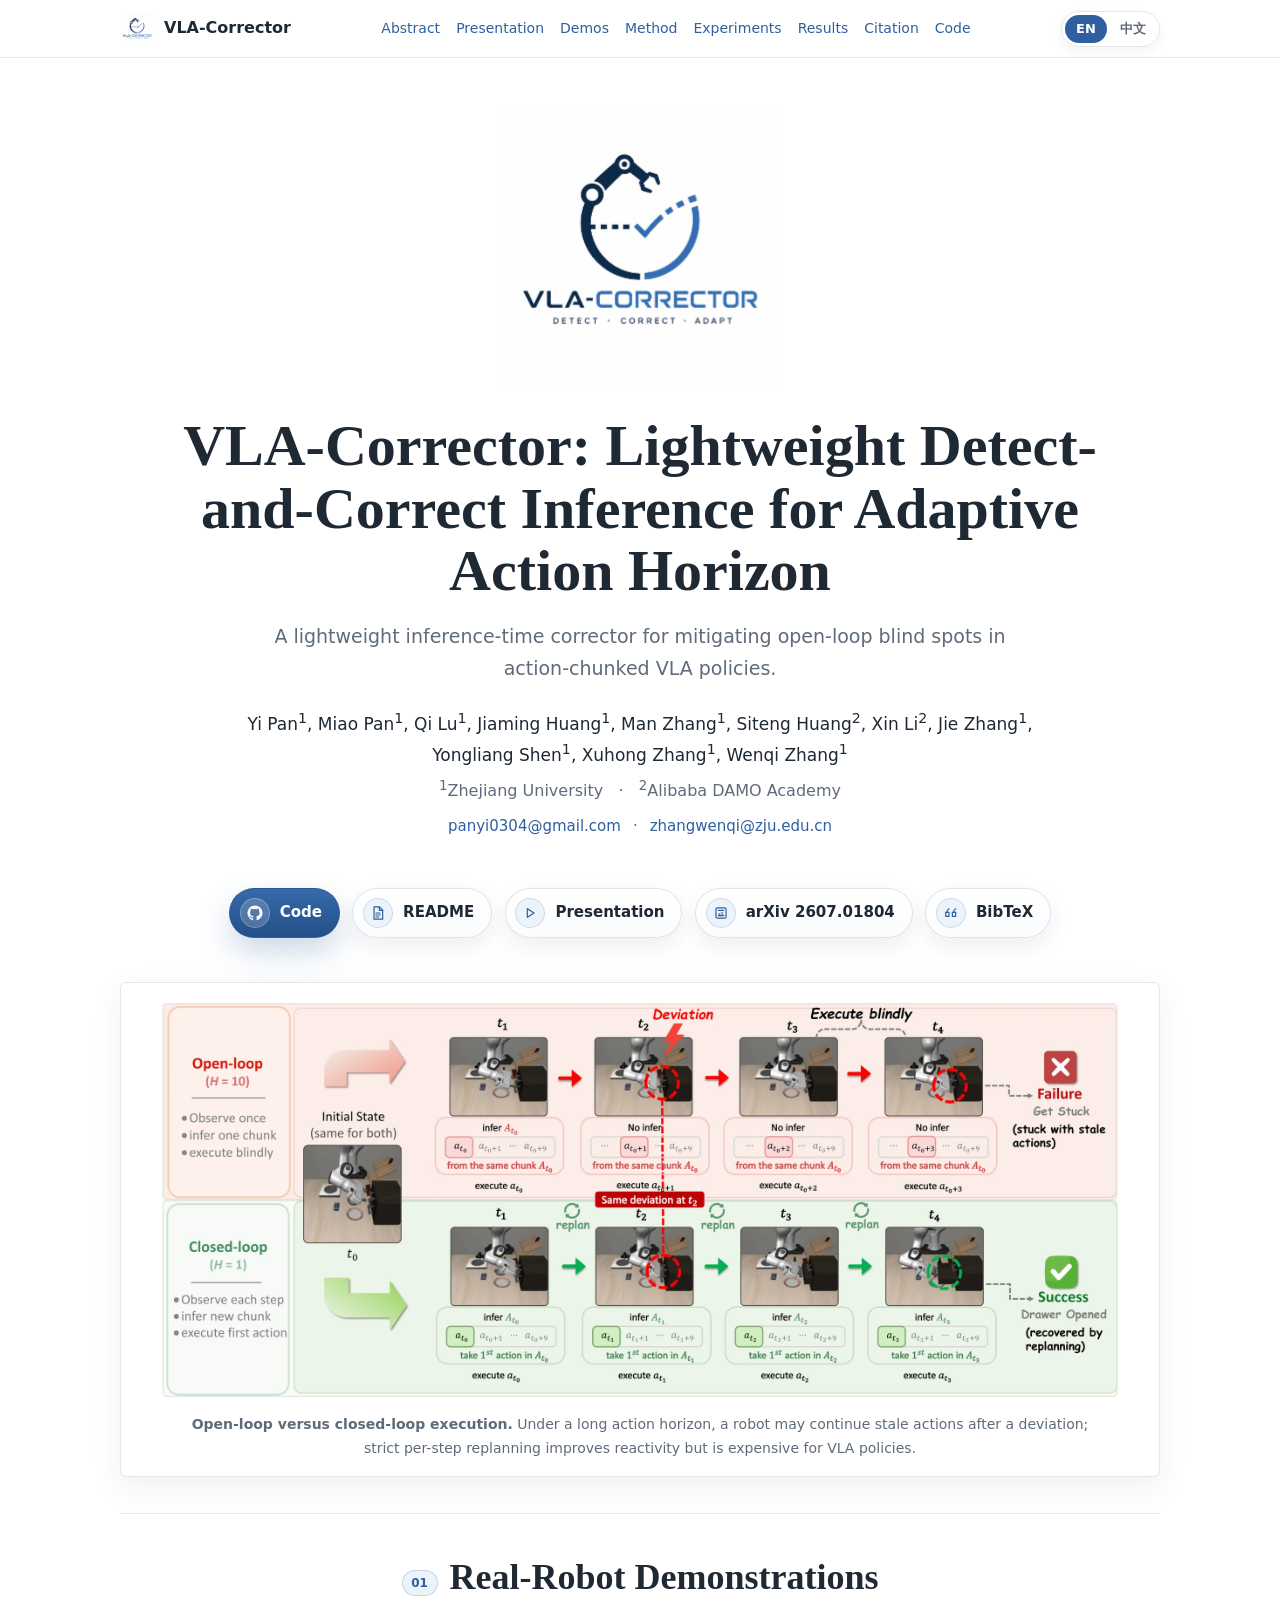
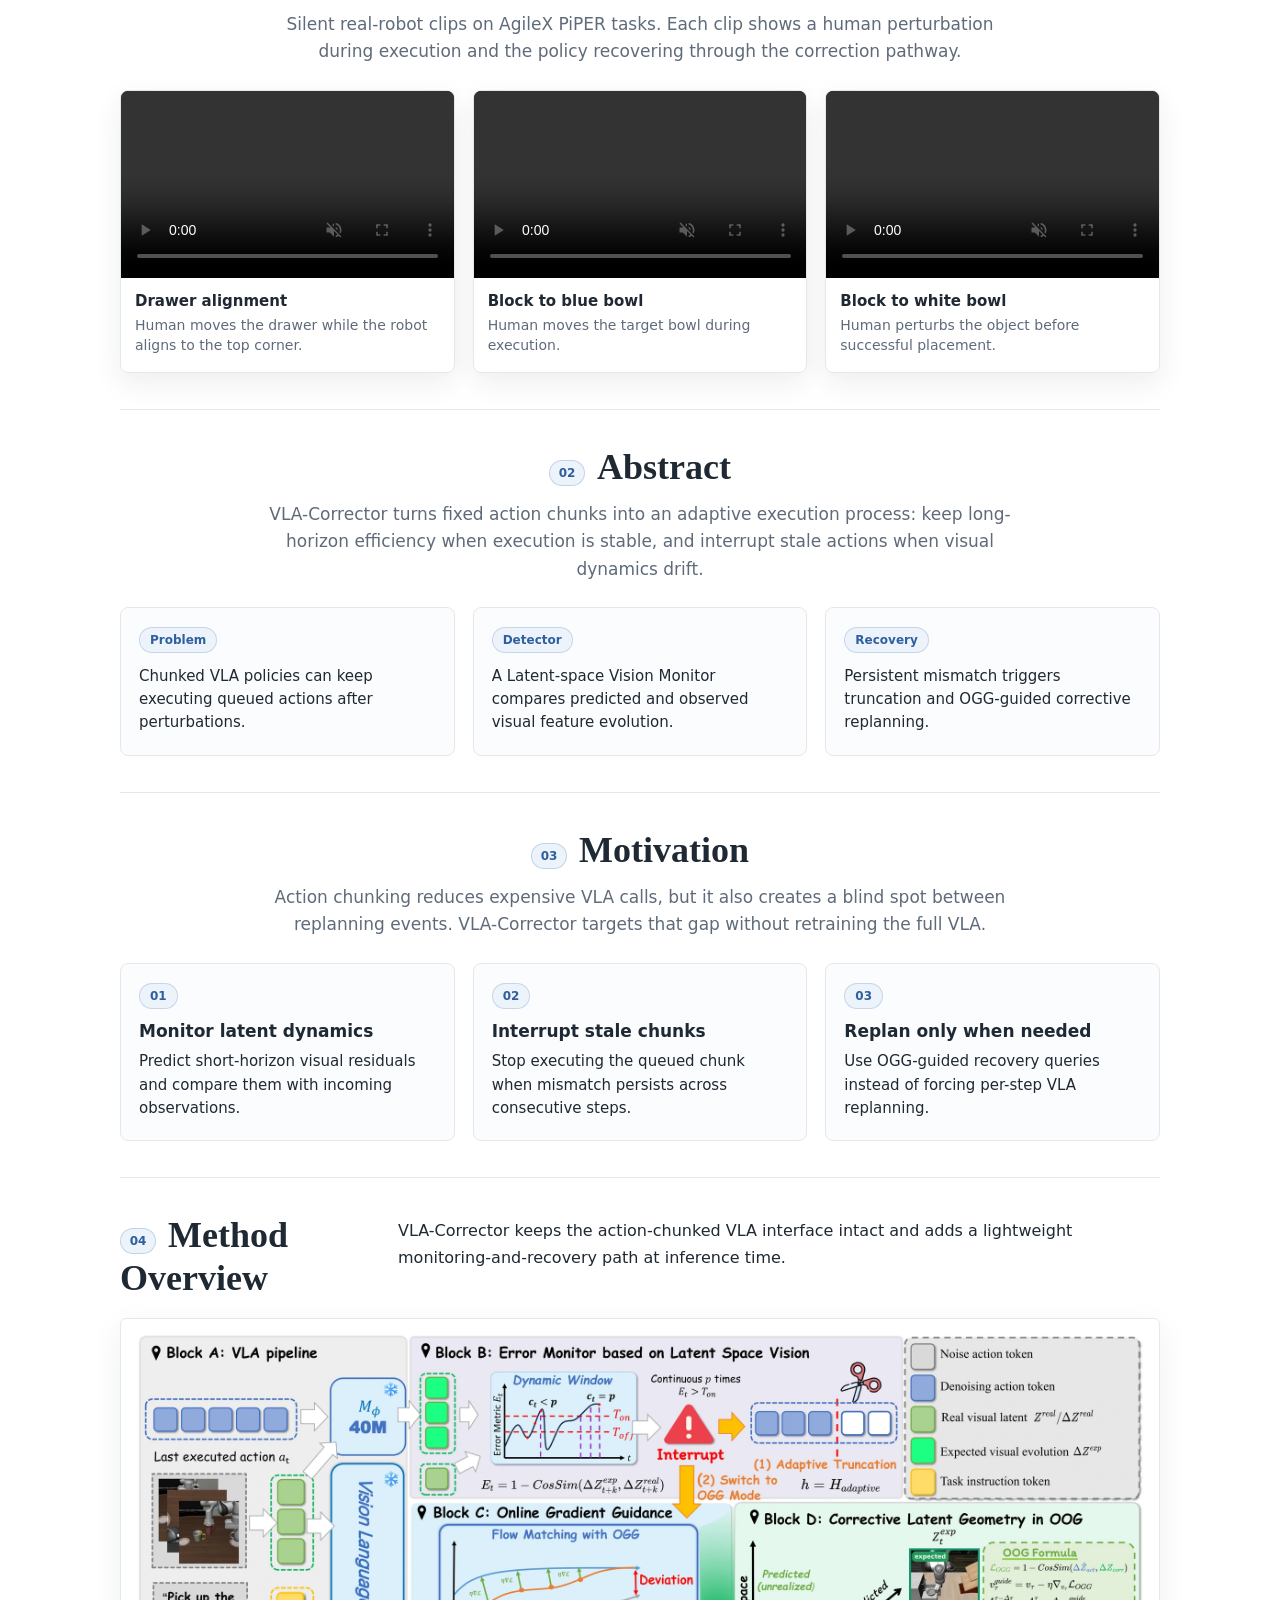
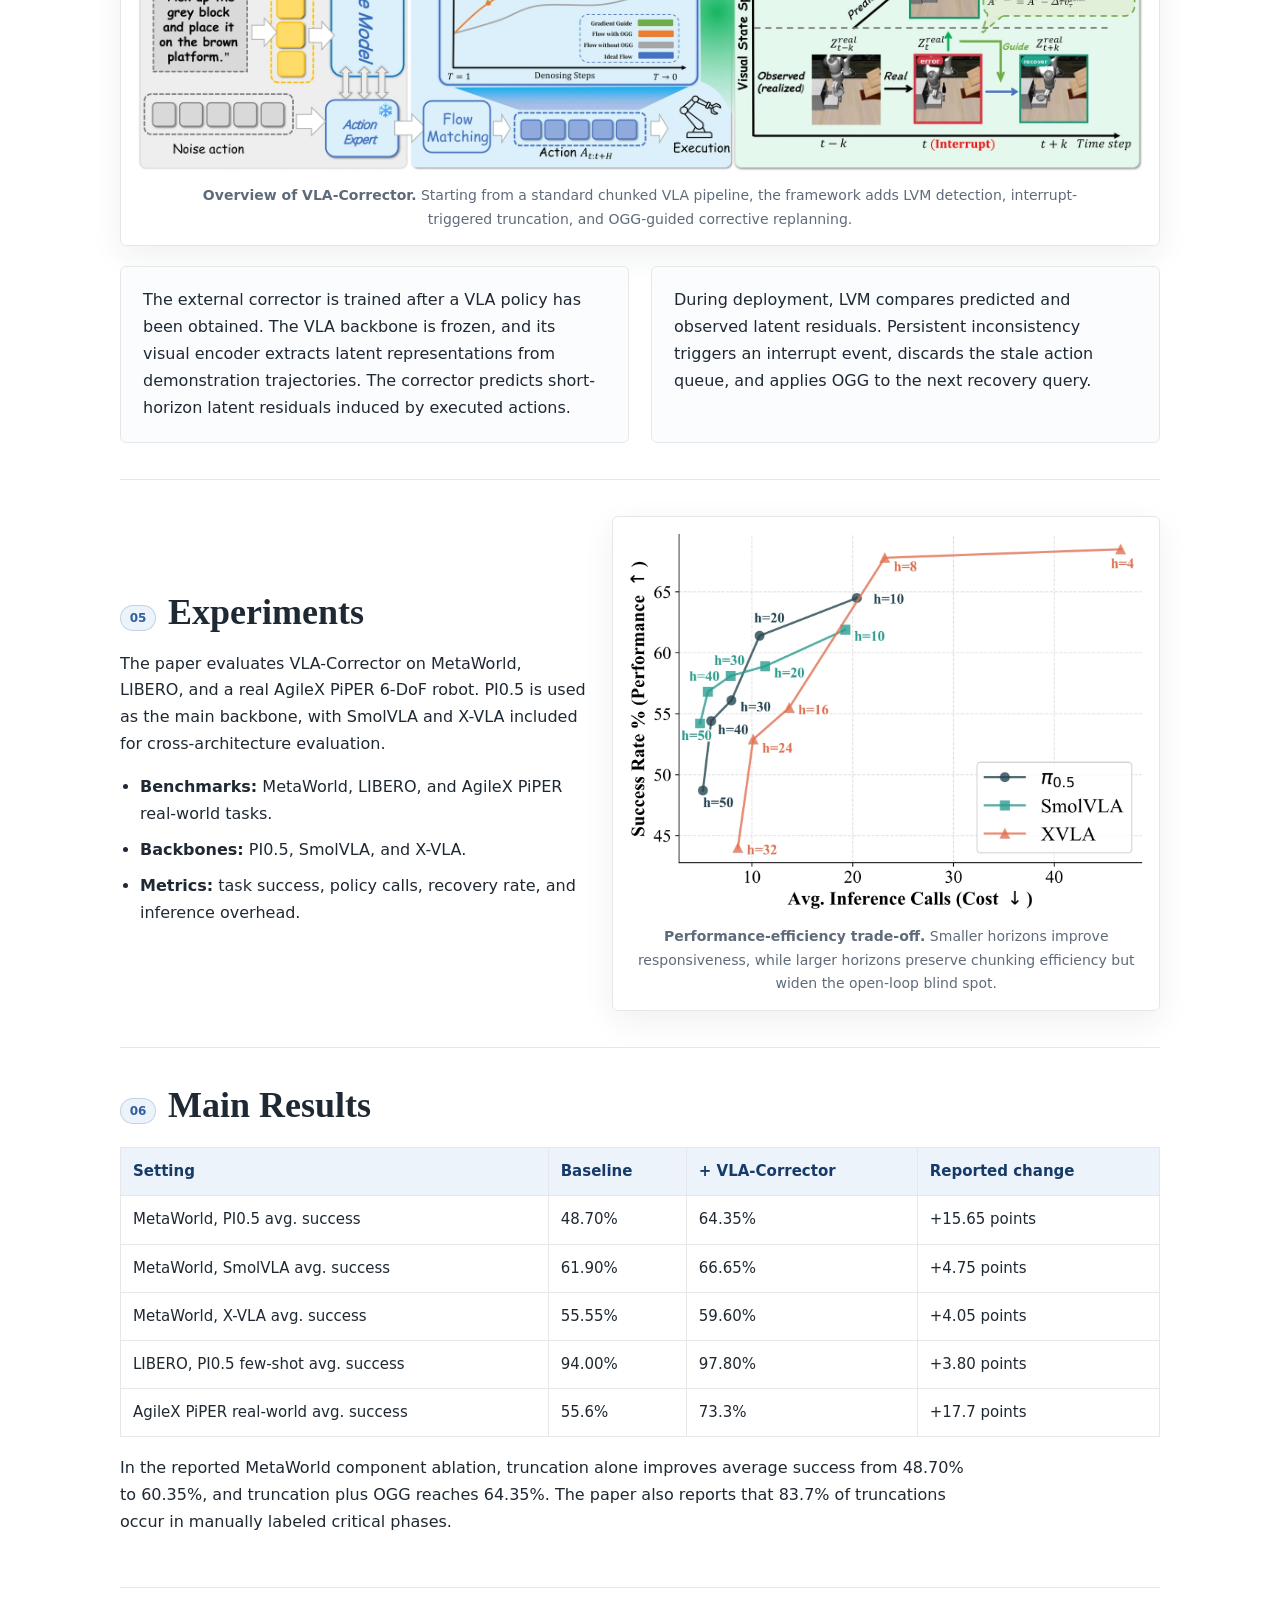
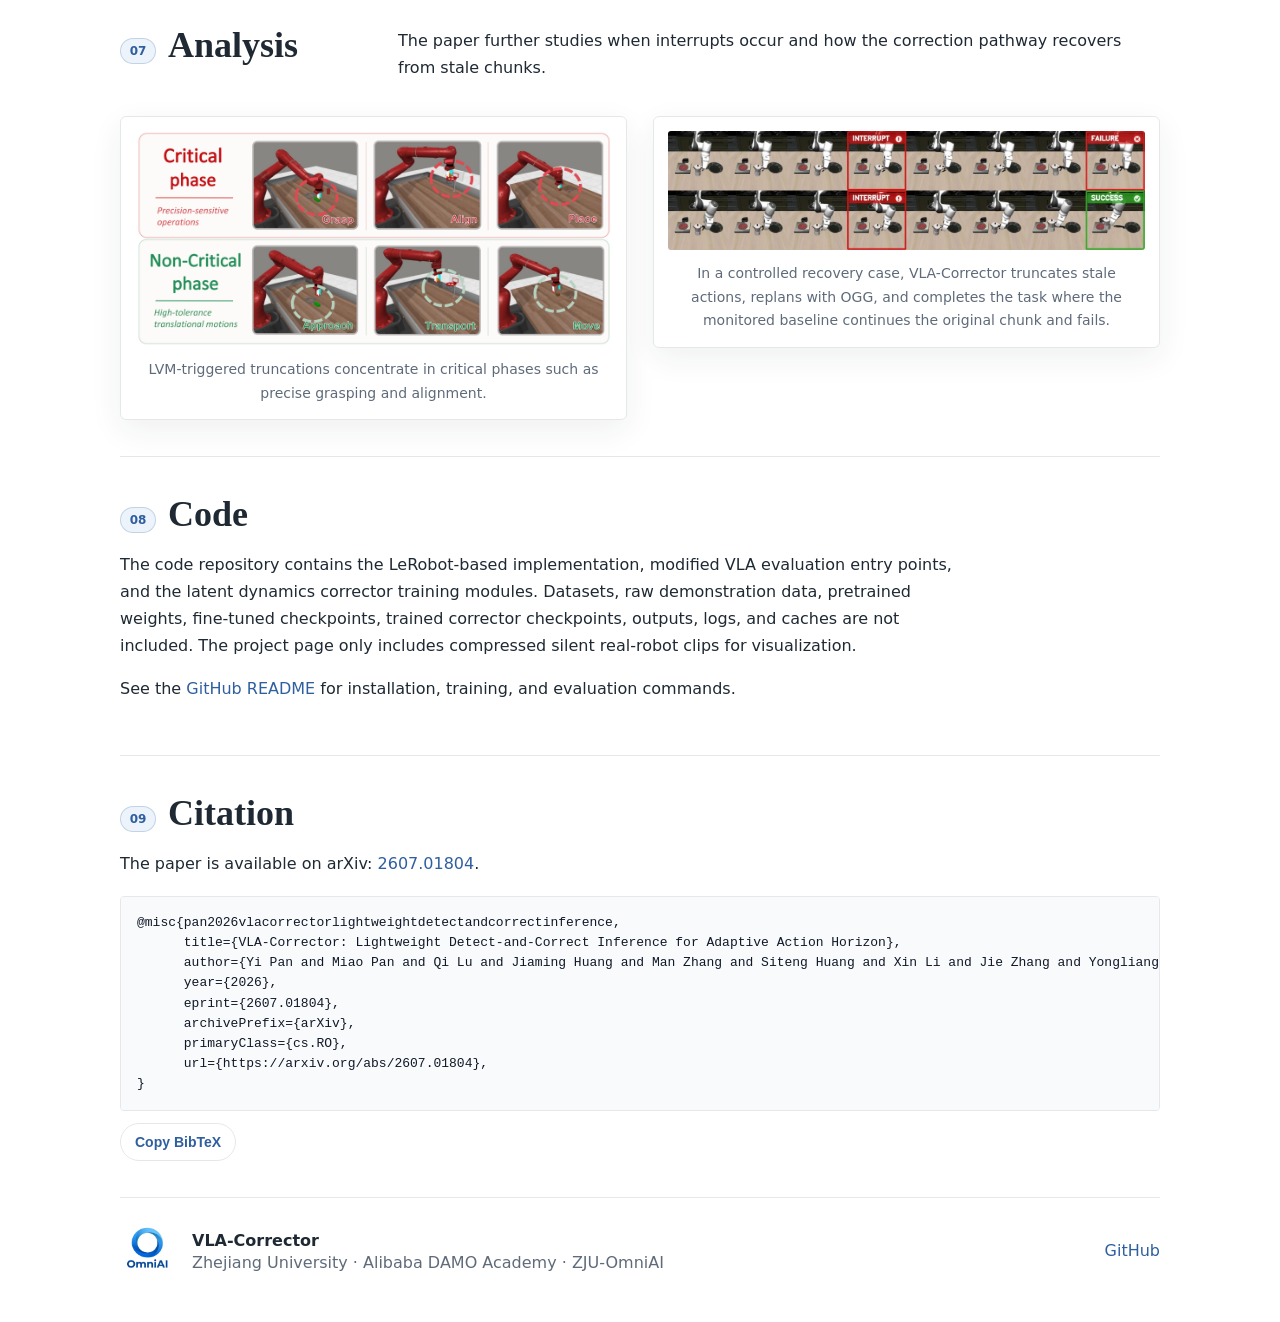
==== docs/index.html @ f4830961 "Add polished page entrance animations" ====
<!doctype html>
<html lang="en" class="page-loading">
  <head>
    <meta charset="utf-8" />
    <meta name="viewport" content="width=device-width, initial-scale=1" />
    <title>VLA-Corrector</title>
    <meta
      name="description"
      content="VLA-Corrector: Lightweight Detect-and-Correct Inference for Adaptive Action Horizon."
    />
    <link rel="icon" href="assets/branding/vla_corrector_logo.png" />
    <script>
      document.documentElement.classList.add("js-enabled");
    </script>
    <link rel="stylesheet" href="assets/css/style.css?v=entrance-v1" />
  </head>
  <body>
    <header class="topbar">
      <a class="topbar-brand" href="#top">
        <img src="assets/branding/vla_corrector_logo.webp" alt="VLA-Corrector logo" />
        <span>VLA-Corrector</span>
      </a>
      <nav aria-label="Page navigation">
        <a href="#abstract">Abstract</a>
        <a href="#presentationEmbed">Presentation</a>
        <a href="#demos">Demos</a>
        <a href="#method">Method</a>
        <a href="#experiments">Experiments</a>
        <a href="#results">Results</a>
        <a href="#citation">Citation</a>
        <a href="https://github.com/ZJU-OmniAI/vla-corrector">Code</a>
      </nav>
      <div class="language-switch" aria-label="Language switch">
        <a class="active" href="index.html" aria-current="page">EN</a>
        <a href="index_zh.html">中文</a>
      </div>
    </header>

    <main id="top">
      <section class="hero">
        <img class="hero-logo" src="assets/branding/vla_corrector_logo.webp" alt="VLA-Corrector logo" />
        <h1>VLA-Corrector: Lightweight Detect-and-Correct Inference for Adaptive Action Horizon</h1>
        <p class="tagline">
          A lightweight inference-time corrector for mitigating open-loop blind spots in action-chunked VLA policies.
        </p>
        <p class="authors">
          Yi Pan<sup>1</sup>, Miao Pan<sup>1</sup>, Qi Lu<sup>1</sup>, Jiaming Huang<sup>1</sup>,
          Man Zhang<sup>1</sup>, Siteng Huang<sup>2</sup>, Xin Li<sup>2</sup>, Jie Zhang<sup>1</sup>,
          Yongliang Shen<sup>1</sup>, Xuhong Zhang<sup>1</sup>, Wenqi Zhang<sup>1</sup>
        </p>
        <p class="affiliation">
          <sup>1</sup>Zhejiang University &nbsp;&nbsp;·&nbsp;&nbsp; <sup>2</sup>Alibaba DAMO Academy
        </p>
        <p class="emails">
          <a href="mailto:panyi0304@gmail.com">panyi0304@gmail.com</a>
          <span aria-hidden="true">·</span>
          <a href="mailto:zhangwenqi@zju.edu.cn">zhangwenqi@zju.edu.cn</a>
        </p>
        <div class="links" aria-label="Project resources">
          <a class="btn primary" href="https://github.com/ZJU-OmniAI/vla-corrector">
            <span class="i" aria-hidden="true">
              <svg class="github-mark" viewBox="0 0 24 24" role="img">
                <path
                  d="M12 .7a11.3 11.3 0 0 0-3.6 22c.6.1.8-.2.8-.6v-2.1c-3.2.7-3.9-1.4-3.9-1.4-.5-1.3-1.2-1.7-1.2-1.7-1-.7.1-.7.1-.7 1.1.1 1.7 1.2 1.7 1.2 1 1.7 2.7 1.2 3.3.9.1-.7.4-1.2.7-1.5-2.6-.3-5.3-1.3-5.3-5.6 0-1.2.4-2.3 1.2-3.1-.1-.3-.5-1.5.1-3 0 0 .9-.3 3.1 1.2a10.6 10.6 0 0 1 5.6 0c2.1-1.5 3.1-1.2 3.1-1.2.6 1.5.2 2.7.1 3 .7.8 1.2 1.9 1.2 3.1 0 4.4-2.7 5.3-5.3 5.6.4.4.8 1.1.8 2.2v3.2c0 .3.2.7.8.6A11.3 11.3 0 0 0 12 .7Z"
                />
              </svg>
            </span>
            <span>Code</span>
          </a>
          <a class="btn ghost" href="https://github.com/ZJU-OmniAI/vla-corrector#readme">
            <span class="i" aria-hidden="true">
              <svg viewBox="0 0 24 24" role="img">
                <path d="M6 2.8h8.2L19 7.6v13.6H6V2.8Z" />
                <path d="M14 3v5h5" />
                <path d="M8.8 12h6.4M8.8 15h6.4M8.8 18h4.2" />
              </svg>
            </span>
            <span>README</span>
          </a>
          <a
            class="btn ghost"
            id="presentBtn"
            href="#presentationEmbed"
            role="button"
            aria-expanded="false"
            aria-controls="presentationEmbed"
          >
            <span class="i" aria-hidden="true">
              <svg viewBox="0 0 24 24" role="img">
                <path d="M8 5.5v13l10-6.5-10-6.5Z" />
              </svg>
            </span>
            <span data-presentation-label>Presentation</span>
          </a>
          <a class="btn ghost" href="https://arxiv.org/abs/2607.01804" target="_blank" rel="noopener">
            <span class="i" aria-hidden="true">
              <svg class="arxiv-mark" viewBox="0 0 24 24" role="img">
                <rect x="4.4" y="4.2" width="15.2" height="15.6" rx="2.2" />
                <path d="M8 8.1h8M8 15.9h8" />
                <text x="12" y="14.3" text-anchor="middle">aX</text>
              </svg>
            </span>
            <span>arXiv 2607.01804</span>
          </a>
          <a class="btn ghost" href="#citation">
            <span class="i" aria-hidden="true">
              <svg viewBox="0 0 24 24" role="img">
                <path d="M8 11H5.8c.1-2.7 1.2-4.4 3.4-5.3" />
                <path d="M9 11v6H4v-6h5Z" />
                <path d="M18 11h-2.2c.1-2.7 1.2-4.4 3.4-5.3" />
                <path d="M19 11v6h-5v-6h5Z" />
              </svg>
            </span>
            <span>BibTeX</span>
          </a>
        </div>
      </section>

      <section class="presentation-embed" id="presentationEmbed" aria-label="Embedded presentation">
        <div class="presentation-pad">
          <div class="presentation-frame">
            <div class="presentation-bar">
              <span class="presentation-eyebrow"><span class="dot"></span>Presentation</span>
              <div class="presentation-actions">
                <a class="presentation-action" href="presentation.html" target="_blank" rel="noopener">
                  <span>Open full</span>
                </a>
                <button class="presentation-action" type="button" id="presentClose">
                  <span>Collapse</span>
                </button>
              </div>
            </div>
            <div class="presentation-stage">
              <iframe
                id="presentIframe"
                title="VLA-Corrector presentation"
                data-src="presentation.html?v=arxiv-v1"
                allowfullscreen
              ></iframe>
            </div>
          </div>
        </div>
      </section>

      <section class="teaser-section" aria-labelledby="teaser-caption">
        <figure class="paper-figure-frame teaser-card">
          <picture>
            <source srcset="assets/images/teaser_open_loop_vs_closed_loop.webp" type="image/webp" />
            <img
              class="paper-image"
              src="assets/images/teaser_open_loop_vs_closed_loop.png"
              alt="Open-loop versus closed-loop execution comparison"
            />
          </picture>
          <figcaption id="teaser-caption" class="caption teaser-caption">
            <strong>Open-loop versus closed-loop execution.</strong>
            Under a long action horizon, a robot may continue stale actions after a deviation; strict per-step replanning
            improves reactivity but is expensive for VLA policies.
          </figcaption>
        </figure>
      </section>

      <section id="demos" class="content-section demo-section">
        <div class="section-head-center">
          <h2>Real-Robot Demonstrations</h2>
          <p>
            Silent real-robot clips on AgileX PiPER tasks. Each clip shows a human perturbation during execution and
            the policy recovering through the correction pathway.
          </p>
        </div>
        <div class="video-grid" aria-label="Real-robot demonstration videos">
          <figure class="video-card">
            <video controls muted playsinline preload="metadata">
              <source src="assets/videos/drawer_alignment_perturbation.mp4" type="video/mp4" />
            </video>
            <figcaption>
              <strong>Drawer alignment</strong>
              <span>Human moves the drawer while the robot aligns to the top corner.</span>
            </figcaption>
          </figure>
          <figure class="video-card">
            <video controls muted playsinline preload="metadata">
              <source src="assets/videos/block_to_blue_bowl_perturbation.mp4" type="video/mp4" />
            </video>
            <figcaption>
              <strong>Block to blue bowl</strong>
              <span>Human moves the target bowl during execution.</span>
            </figcaption>
          </figure>
          <figure class="video-card">
            <video controls muted playsinline preload="metadata">
              <source src="assets/videos/block_to_white_bowl_perturbation.mp4" type="video/mp4" />
            </video>
            <figcaption>
              <strong>Block to white bowl</strong>
              <span>Human perturbs the object before successful placement.</span>
            </figcaption>
          </figure>
        </div>
      </section>

      <section id="abstract" class="content-section">
        <div class="section-head-center">
          <h2>Abstract</h2>
          <p>
            VLA-Corrector turns fixed action chunks into an adaptive execution process: keep long-horizon efficiency
            when execution is stable, and interrupt stale actions when visual dynamics drift.
          </p>
        </div>
        <div class="insight-grid">
          <article class="insight-card">
            <span>Problem</span>
            <p>Chunked VLA policies can keep executing queued actions after perturbations.</p>
          </article>
          <article class="insight-card">
            <span>Detector</span>
            <p>A Latent-space Vision Monitor compares predicted and observed visual feature evolution.</p>
          </article>
          <article class="insight-card">
            <span>Recovery</span>
            <p>Persistent mismatch triggers truncation and OGG-guided corrective replanning.</p>
          </article>
        </div>
      </section>

      <section id="motivation" class="content-section">
        <div class="section-head-center">
          <h2>Motivation</h2>
          <p>
            Action chunking reduces expensive VLA calls, but it also creates a blind spot between replanning events.
            VLA-Corrector targets that gap without retraining the full VLA.
          </p>
        </div>
        <div class="idea-cards" aria-label="Key ideas">
          <article class="idea-card">
            <span class="idea-index">01</span>
            <h3>Monitor latent dynamics</h3>
            <p>Predict short-horizon visual residuals and compare them with incoming observations.</p>
          </article>
          <article class="idea-card">
            <span class="idea-index">02</span>
            <h3>Interrupt stale chunks</h3>
            <p>Stop executing the queued chunk when mismatch persists across consecutive steps.</p>
          </article>
          <article class="idea-card">
            <span class="idea-index">03</span>
            <h3>Replan only when needed</h3>
            <p>Use OGG-guided recovery queries instead of forcing per-step VLA replanning.</p>
          </article>
        </div>
      </section>

      <section id="method" class="content-section">
        <div class="section-intro">
          <h2>Method Overview</h2>
          <p>
            VLA-Corrector keeps the action-chunked VLA interface intact and adds a lightweight monitoring-and-recovery
            path at inference time.
          </p>
        </div>
        <figure class="paper-figure-frame method-frame">
          <picture>
            <source srcset="assets/images/method_overview.webp" type="image/webp" />
            <img
              class="paper-image"
              src="assets/images/method_overview.png"
              alt="VLA-Corrector method overview"
              loading="lazy"
            />
          </picture>
          <figcaption class="caption">
          <strong>Overview of VLA-Corrector.</strong>
          Starting from a standard chunked VLA pipeline, the framework adds LVM detection, interrupt-triggered
          truncation, and OGG-guided corrective replanning.
          </figcaption>
        </figure>
        <div class="note-grid">
          <p>
            The external corrector is trained after a VLA policy has been obtained. The VLA backbone is frozen, and its
            visual encoder extracts latent representations from demonstration trajectories. The corrector predicts
            short-horizon latent residuals induced by executed actions.
          </p>
          <p>
            During deployment, LVM compares predicted and observed latent residuals. Persistent inconsistency triggers
            an interrupt event, discards the stale action queue, and applies OGG to the next recovery query.
          </p>
        </div>
      </section>

      <section id="experiments" class="content-section">
        <div class="split-layout">
          <div class="split-copy">
            <h2>Experiments</h2>
            <p>
              The paper evaluates VLA-Corrector on MetaWorld, LIBERO, and a real AgileX PiPER 6-DoF robot. PI0.5 is used
              as the main backbone, with SmolVLA and X-VLA included for cross-architecture evaluation.
            </p>
            <ul class="compact-list">
              <li><strong>Benchmarks:</strong> MetaWorld, LIBERO, and AgileX PiPER real-world tasks.</li>
              <li><strong>Backbones:</strong> PI0.5, SmolVLA, and X-VLA.</li>
              <li><strong>Metrics:</strong> task success, policy calls, recovery rate, and inference overhead.</li>
            </ul>
          </div>
          <figure class="paper-figure-frame side-frame">
            <picture>
              <source srcset="assets/images/results_pareto.webp" type="image/webp" />
              <img
                class="paper-image"
                src="assets/images/results_pareto.png"
                alt="Performance efficiency trade-off across fixed action horizons"
                loading="lazy"
              />
            </picture>
            <figcaption class="caption">
              <strong>Performance-efficiency trade-off.</strong>
              Smaller horizons improve responsiveness, while larger horizons preserve chunking efficiency but widen the
              open-loop blind spot.
            </figcaption>
          </figure>
        </div>
      </section>

      <section id="results" class="content-section">
        <h2>Main Results</h2>
        <div class="table-wrap">
          <table>
            <thead>
              <tr>
                <th>Setting</th>
                <th>Baseline</th>
                <th>+ VLA-Corrector</th>
                <th>Reported change</th>
              </tr>
            </thead>
            <tbody>
              <tr>
                <td>MetaWorld, PI0.5 avg. success</td>
                <td>48.70%</td>
                <td>64.35%</td>
                <td>+15.65 points</td>
              </tr>
              <tr>
                <td>MetaWorld, SmolVLA avg. success</td>
                <td>61.90%</td>
                <td>66.65%</td>
                <td>+4.75 points</td>
              </tr>
              <tr>
                <td>MetaWorld, X-VLA avg. success</td>
                <td>55.55%</td>
                <td>59.60%</td>
                <td>+4.05 points</td>
              </tr>
              <tr>
                <td>LIBERO, PI0.5 few-shot avg. success</td>
                <td>94.00%</td>
                <td>97.80%</td>
                <td>+3.80 points</td>
              </tr>
              <tr>
                <td>AgileX PiPER real-world avg. success</td>
                <td>55.6%</td>
                <td>73.3%</td>
                <td>+17.7 points</td>
              </tr>
            </tbody>
          </table>
        </div>
        <p>
          In the reported MetaWorld component ablation, truncation alone improves average success from 48.70% to 60.35%,
          and truncation plus OGG reaches 64.35%. The paper also reports that 83.7% of truncations occur in manually
          labeled critical phases.
        </p>
      </section>

      <section id="analysis" class="content-section">
        <div class="section-intro">
          <h2>Analysis</h2>
          <p>
            The paper further studies when interrupts occur and how the correction pathway recovers from stale chunks.
          </p>
        </div>
        <div class="figure-grid">
          <figure class="paper-figure-frame">
            <picture>
              <source srcset="assets/images/truncation_phase_analysis.webp" type="image/webp" />
              <img
                class="paper-image"
                src="assets/images/truncation_phase_analysis.png"
                alt="Task-phase analysis of LVM-triggered truncation"
                loading="lazy"
              />
            </picture>
            <figcaption class="caption">
              LVM-triggered truncations concentrate in critical phases such as precise grasping and alignment.
            </figcaption>
          </figure>
          <figure class="paper-figure-frame">
            <picture>
              <source srcset="assets/images/qualitative_recovery.webp" type="image/webp" />
              <img
                class="paper-image"
                src="assets/images/qualitative_recovery.png"
                alt="Controlled recovery case"
                loading="lazy"
              />
            </picture>
            <figcaption class="caption">
              In a controlled recovery case, VLA-Corrector truncates stale actions, replans with OGG, and completes the
              task where the monitored baseline continues the original chunk and fails.
            </figcaption>
          </figure>
        </div>
      </section>

      <section id="code" class="content-section">
        <h2>Code</h2>
        <p>
          The code repository contains the LeRobot-based implementation, modified VLA evaluation entry points, and the
          latent dynamics corrector training modules. Datasets, raw demonstration data, pretrained weights, fine-tuned
          checkpoints, trained corrector checkpoints, outputs, logs, and caches are not included. The project page only
          includes compressed silent real-robot clips for visualization.
        </p>
        <p>
          See the <a href="https://github.com/ZJU-OmniAI/vla-corrector#readme">GitHub README</a> for installation,
          training, and evaluation commands.
        </p>
      </section>

      <section id="citation" class="content-section">
        <h2>Citation</h2>
        <p>The paper is available on arXiv: <a href="https://arxiv.org/abs/2607.01804">2607.01804</a>.</p>
        <pre id="bibtex"><code>@misc{pan2026vlacorrectorlightweightdetectandcorrectinference,
      title={VLA-Corrector: Lightweight Detect-and-Correct Inference for Adaptive Action Horizon},
      author={Yi Pan and Miao Pan and Qi Lu and Jiaming Huang and Man Zhang and Siteng Huang and Xin Li and Jie Zhang and Yongliang Shen and Xuhong Zhang and Wenqi Zhang},
      year={2026},
      eprint={2607.01804},
      archivePrefix={arXiv},
      primaryClass={cs.RO},
      url={https://arxiv.org/abs/2607.01804},
}</code></pre>
        <button class="copy-button" type="button" data-copy-bibtex>Copy BibTeX</button>
      </section>
    </main>

    <footer class="footer">
      <img src="assets/branding/lab_logo.webp" alt="ZJU-OmniAI logo" />
      <div>
        <strong>VLA-Corrector</strong>
        <span>Zhejiang University · Alibaba DAMO Academy · ZJU-OmniAI</span>
      </div>
      <a href="https://github.com/ZJU-OmniAI/vla-corrector">GitHub</a>
    </footer>

    <script src="assets/js/main.js?v=entrance-v1"></script>
  </body>
</html>
---- docs/assets/css/style.css ----
:root {
  --bg: #ffffff;
  --paper: #f7f7f4;
  --text: #1f2933;
  --muted: #5f6b7a;
  --line: #e5e7eb;
  --blue: #2f5f9f;
  --blue-soft: #edf3fb;
  --soft-panel: #fbfcfe;
  --max: 1040px;
}

* {
  box-sizing: border-box;
}

html {
  scroll-behavior: smooth;
}

body {
  margin: 0;
  background: var(--bg);
  color: var(--text);
  font-family: ui-sans-serif, system-ui, -apple-system, BlinkMacSystemFont, "Segoe UI", sans-serif;
  line-height: 1.68;
  counter-reset: page-section;
}

body::before {
  content: "";
  position: fixed;
  inset: 0;
  z-index: 80;
  pointer-events: none;
  opacity: 0;
  background:
    radial-gradient(circle at 50% 20%, rgba(47, 95, 159, 0.16), transparent 34%),
    linear-gradient(180deg, rgba(255, 255, 255, 0.98), rgba(247, 249, 252, 0.92));
  transition: opacity 520ms ease;
}

html.js-enabled.page-loading body::before {
  opacity: 1;
}

html.js-enabled.page-ready body::before {
  opacity: 0;
}

a {
  color: var(--blue);
  text-decoration: none;
}

a:hover {
  text-decoration: underline;
}

.topbar {
  position: sticky;
  top: 0;
  z-index: 20;
  display: flex;
  align-items: center;
  justify-content: space-between;
  gap: 20px;
  min-height: 58px;
  padding: 10px max(18px, calc((100vw - var(--max)) / 2));
  border-bottom: 1px solid var(--line);
  background: rgba(255, 255, 255, 0.94);
  backdrop-filter: blur(10px);
}

.topbar-brand {
  display: inline-flex;
  align-items: center;
  gap: 10px;
  color: var(--text);
  font-weight: 700;
}

.topbar-brand img {
  width: 34px;
  height: 34px;
  object-fit: contain;
}

.topbar nav {
  display: flex;
  flex-wrap: wrap;
  justify-content: flex-end;
  gap: 16px;
  font-size: 14px;
}

.language-switch {
  display: inline-flex;
  align-items: center;
  gap: 3px;
  border: 1px solid var(--line);
  border-radius: 999px;
  padding: 3px;
  background: #fff;
  box-shadow: 0 4px 12px rgba(31, 41, 51, 0.05);
  font-size: 13px;
  font-weight: 750;
}

.language-switch a {
  display: inline-flex;
  align-items: center;
  justify-content: center;
  min-width: 42px;
  min-height: 28px;
  border-radius: 999px;
  padding: 3px 10px;
  color: var(--muted);
}

.language-switch a:hover {
  text-decoration: none;
  color: var(--blue);
}

.language-switch a.active {
  background: var(--blue);
  color: #fff;
}

.hero,
.content-section,
.figure-section,
.footer {
  width: min(calc(100% - 34px), var(--max));
  margin: 0 auto;
}

.hero {
  padding: 48px 0 24px;
  text-align: center;
}

.hero-logo {
  width: min(280px, 58vw);
  height: auto;
  margin-bottom: 20px;
}

.project-name {
  margin: 0 0 8px;
  color: var(--blue);
  font-size: 15px;
  font-weight: 700;
  letter-spacing: 0.03em;
  text-transform: uppercase;
}

h1 {
  max-width: 930px;
  margin: 0 auto 18px;
  font-family: Georgia, "Times New Roman", serif;
  font-size: clamp(34px, 5vw, 58px);
  font-weight: 700;
  line-height: 1.08;
  letter-spacing: 0;
}

.tagline {
  max-width: 800px;
  margin: 0 auto 20px;
  color: var(--muted);
  font-size: 19px;
}

.authors {
  max-width: 850px;
  margin: 22px auto 6px;
  color: var(--text);
  font-size: 17px;
}

.affiliation {
  margin: 0 auto 8px;
  color: var(--muted);
}

.emails {
  display: inline-flex;
  flex-wrap: wrap;
  justify-content: center;
  gap: 8px 12px;
  margin: 0 auto 24px;
  color: var(--muted);
  font-size: 15px;
}

.links {
  display: flex;
  flex-wrap: wrap;
  justify-content: center;
  align-items: center;
  gap: 0.78rem;
  margin: 1.55rem auto 0;
}

.btn {
  display: inline-flex;
  align-items: center;
  justify-content: center;
  gap: 0.62rem;
  min-height: 46px;
  border: 1px solid rgba(47, 95, 159, 0.16);
  border-radius: 999px;
  padding: 0.56rem 1.05rem 0.56rem 0.62rem;
  background: linear-gradient(180deg, #ffffff, #f8fafc);
  color: var(--text);
  font-size: 0.94rem;
  font-weight: 750;
  letter-spacing: 0;
  line-height: 1;
  box-shadow: 0 8px 22px rgba(31, 41, 51, 0.08);
  transition:
    border-color 150ms ease,
    transform 150ms ease,
    background 150ms ease,
    box-shadow 150ms ease;
}

.btn:hover {
  border-color: rgba(47, 95, 159, 0.42);
  box-shadow: 0 14px 28px rgba(47, 95, 159, 0.15);
  text-decoration: none;
  transform: translateY(-1px);
}

.btn.is-open {
  border-color: rgba(47, 95, 159, 0.42);
  background: linear-gradient(180deg, #edf3fb, #ffffff);
  box-shadow: 0 14px 30px rgba(47, 95, 159, 0.14);
}

.btn.primary {
  border-color: rgba(47, 95, 159, 0.56);
  background: linear-gradient(180deg, #356aa9, #244f88);
  color: #fff;
  box-shadow: 0 14px 30px rgba(47, 95, 159, 0.24);
}

.btn.ghost {
  background: linear-gradient(180deg, #ffffff, #fbfcfe);
}

.btn.disabled {
  cursor: default;
  color: var(--muted);
  opacity: 0.9;
}

.btn.disabled:hover {
  border-color: var(--line);
  box-shadow: 0 8px 22px rgba(31, 41, 51, 0.06);
  transform: none;
}

.btn .i {
  display: grid;
  place-items: center;
  flex: 0 0 30px;
  width: 30px;
  height: 30px;
  border: 1px solid rgba(47, 95, 159, 0.16);
  border-radius: 50%;
  background: var(--blue-soft);
  color: var(--blue);
}

.btn.primary .i {
  border-color: rgba(255, 255, 255, 0.26);
  background: rgba(255, 255, 255, 0.18);
  color: #fff;
}

.btn.disabled .i {
  border-color: var(--line);
  background: #f3f5f7;
  color: var(--muted);
}

.btn svg {
  display: block;
  width: 16px;
  height: 16px;
}

.btn svg path,
.btn svg rect {
  fill: none;
  stroke: currentColor;
  stroke-width: 1.8;
  stroke-linecap: round;
  stroke-linejoin: round;
}

.btn .github-mark path {
  fill: currentColor;
  stroke: none;
}

.btn .arxiv-mark text {
  fill: currentColor;
  font: 800 7px/1 Georgia, "Times New Roman", serif;
}

.figure-section {
  padding: 18px 0 34px;
}

.presentation-embed {
  max-height: 0;
  overflow: hidden;
  border-top: 1px solid transparent;
  border-bottom: 1px solid transparent;
  background: linear-gradient(180deg, #f7f9fc, #ffffff);
  transition:
    max-height 420ms ease,
    border-color 220ms ease;
}

.presentation-embed.open {
  max-height: min(86vw, 980px);
  border-color: var(--line);
}

.presentation-pad {
  width: min(calc(100% - 34px), 1120px);
  margin: 0 auto;
  padding: 18px 0 30px;
}

.presentation-frame {
  overflow: hidden;
  border: 1px solid rgba(47, 95, 159, 0.18);
  border-radius: 12px;
  background: #ffffff;
  box-shadow: 0 18px 44px rgba(31, 41, 51, 0.12);
}

.presentation-bar {
  display: flex;
  align-items: center;
  justify-content: space-between;
  gap: 16px;
  padding: 11px 14px;
  border-bottom: 1px solid var(--line);
  background: #fbfcfe;
}

.presentation-eyebrow {
  display: inline-flex;
  align-items: center;
  gap: 8px;
  color: var(--blue);
  font-size: 13px;
  font-weight: 850;
  letter-spacing: 0.03em;
  text-transform: uppercase;
}

.presentation-eyebrow .dot {
  width: 8px;
  height: 8px;
  border-radius: 50%;
  background: var(--blue);
  box-shadow: 0 0 0 5px rgba(47, 95, 159, 0.12);
}

.presentation-actions {
  display: flex;
  flex-wrap: wrap;
  justify-content: flex-end;
  gap: 8px;
}

.presentation-action {
  display: inline-flex;
  align-items: center;
  min-height: 30px;
  border: 1px solid rgba(47, 95, 159, 0.18);
  border-radius: 999px;
  padding: 5px 11px;
  background: #ffffff;
  color: var(--text);
  font: inherit;
  font-size: 13px;
  font-weight: 750;
  cursor: pointer;
}

.presentation-action:hover {
  border-color: rgba(47, 95, 159, 0.42);
  color: var(--blue);
  text-decoration: none;
}

.presentation-stage {
  background: #101827;
}

.presentation-stage iframe {
  display: block;
  width: 100%;
  aspect-ratio: 16 / 9;
  border: 0;
  background: #101827;
}

.content-section {
  counter-increment: page-section;
  padding: 36px 0;
  border-top: 1px solid var(--line);
}

.content-section h2 {
  margin: 0 0 16px;
  font-family: Georgia, "Times New Roman", serif;
  font-size: clamp(26px, 3vw, 36px);
  line-height: 1.2;
}

.content-section h2::before {
  content: counter(page-section, decimal-leading-zero);
  display: inline-flex;
  align-items: center;
  justify-content: center;
  min-width: 34px;
  height: 24px;
  margin-right: 12px;
  border: 1px solid rgba(47, 95, 159, 0.22);
  border-radius: 999px;
  color: var(--blue);
  background: var(--blue-soft);
  font-family: ui-sans-serif, system-ui, -apple-system, BlinkMacSystemFont, "Segoe UI", sans-serif;
  font-size: 12px;
  font-weight: 800;
  vertical-align: 0.18em;
}

.content-section p {
  max-width: 850px;
  margin: 0 0 16px;
  color: var(--text);
  font-size: 16px;
}

.section-head-center {
  max-width: 820px;
  margin: 0 auto 24px;
  text-align: center;
}

.section-head-center h2 {
  margin-bottom: 12px;
}

.section-head-center p {
  max-width: 760px;
  margin: 0 auto;
  color: var(--muted);
  font-size: 17px;
  line-height: 1.6;
}

.demo-section {
  padding-top: 42px;
}

.video-grid {
  display: grid;
  grid-template-columns: repeat(3, minmax(0, 1fr));
  gap: 18px;
}

.video-card {
  overflow: hidden;
  margin: 0;
  border: 1px solid var(--line);
  border-radius: 8px;
  background: #fff;
  box-shadow: 0 10px 28px rgba(31, 41, 51, 0.08);
}

.video-card video {
  display: block;
  width: 100%;
  aspect-ratio: 16 / 9;
  background: #0f172a;
  object-fit: cover;
}

.video-card figcaption {
  display: grid;
  gap: 4px;
  padding: 13px 14px 16px;
  color: var(--muted);
  font-size: 14px;
  line-height: 1.42;
}

.video-card figcaption strong {
  color: var(--text);
  font-size: 15px;
}

.video-card figcaption span {
  display: block;
}

.insight-grid,
.idea-cards {
  display: grid;
  grid-template-columns: repeat(3, minmax(0, 1fr));
  gap: 18px;
}

.insight-card,
.idea-card {
  margin: 0;
  border: 1px solid var(--line);
  border-radius: 8px;
  padding: 18px 18px 20px;
  background: var(--soft-panel);
}

.insight-card span,
.idea-index {
  display: inline-flex;
  align-items: center;
  justify-content: center;
  min-width: 34px;
  min-height: 24px;
  margin-bottom: 12px;
  border: 1px solid rgba(47, 95, 159, 0.2);
  border-radius: 999px;
  padding: 2px 10px;
  color: var(--blue);
  background: var(--blue-soft);
  font-size: 12px;
  font-weight: 800;
}

.insight-card p,
.idea-card p {
  max-width: none;
  margin: 0;
  color: var(--text);
  font-size: 15px;
  line-height: 1.55;
}

.idea-card h3 {
  margin: 0 0 8px;
  color: var(--text);
  font-size: 17px;
  line-height: 1.28;
}

.two-column {
  display: grid;
  grid-template-columns: repeat(2, minmax(0, 1fr));
  gap: 22px;
}

.two-column > div,
.note-grid p {
  border: 1px solid var(--line);
  border-radius: 6px;
  padding: 20px 22px;
  background: var(--soft-panel);
}

.two-column p {
  max-width: none;
  margin-bottom: 0;
}

.section-intro {
  display: grid;
  grid-template-columns: minmax(180px, 250px) minmax(0, 1fr);
  align-items: start;
  gap: 28px;
  margin-bottom: 18px;
}

.section-intro h2 {
  margin-bottom: 0;
}

.section-intro p {
  max-width: none;
  margin-top: 4px;
}

.paper-figure-frame {
  margin: 0;
  border: 1px solid var(--line);
  border-radius: 6px;
  padding: 14px;
  background: #fff;
  box-shadow: 0 10px 32px rgba(31, 41, 51, 0.07);
}

.paper-figure-frame picture {
  display: block;
}

.paper-image {
  display: block;
  width: 100%;
  height: auto;
  border-radius: 3px;
  background: var(--paper);
}

.teaser-section {
  width: min(calc(100% - 34px), var(--max));
  margin: 18px auto 36px;
  padding: 0;
  display: grid;
  justify-items: center;
}

.teaser-card {
  width: 100%;
  margin: 0 auto !important;
  display: flex;
  flex-direction: column;
  align-items: center;
  justify-content: center;
  padding: 16px;
  text-align: center;
}

.teaser-card picture {
  display: block;
  width: min(100%, 960px);
  margin: 0 auto;
}

.teaser-card .paper-image {
  margin: 0 auto;
}

.teaser-caption {
  width: min(100%, 900px);
  margin-left: auto;
  margin-right: auto;
}

.method-frame {
  margin: 14px 0 20px;
}

.note-grid {
  display: grid;
  grid-template-columns: repeat(2, minmax(0, 1fr));
  gap: 22px;
  margin-top: 16px;
}

.note-grid p {
  max-width: none;
  margin-bottom: 0;
}

.split-layout {
  display: grid;
  grid-template-columns: minmax(0, 0.92fr) minmax(360px, 1.08fr);
  align-items: center;
  gap: 26px;
}

.split-copy p {
  max-width: none;
}

.compact-list {
  margin: 16px 0 0;
  padding-left: 20px;
  color: var(--text);
}

.compact-list li {
  margin: 9px 0;
}

.side-frame {
  align-self: start;
}

.caption {
  max-width: 900px;
  margin: 12px auto 0;
  color: var(--muted);
  font-size: 14px;
  text-align: center;
}

.table-wrap {
  overflow-x: auto;
  margin: 20px 0 18px;
}

table {
  width: 100%;
  min-width: 760px;
  border-collapse: collapse;
  font-size: 15px;
}

th,
td {
  padding: 11px 12px;
  border: 1px solid var(--line);
  text-align: left;
}

th {
  background: var(--blue-soft);
  color: #173b68;
  font-weight: 700;
}

.figure-grid {
  display: grid;
  grid-template-columns: repeat(2, minmax(0, 1fr));
  align-items: start;
  gap: 26px;
}

pre {
  overflow-x: auto;
  margin: 18px 0 12px;
  border: 1px solid var(--line);
  border-radius: 4px;
  padding: 16px;
  background: #f8fafc;
  color: #111827;
  font-size: 13px;
  line-height: 1.55;
}

.copy-button {
  display: inline-flex;
  align-items: center;
  justify-content: center;
  min-height: 38px;
  border: 1px solid var(--line);
  border-radius: 999px;
  padding: 8px 14px;
  background: #fff;
  color: var(--blue);
  font-size: 14px;
  font-weight: 700;
  cursor: pointer;
}

.footer {
  display: flex;
  align-items: center;
  gap: 14px;
  padding: 28px 0 44px;
  border-top: 1px solid var(--line);
  color: var(--muted);
}

.footer img {
  width: 58px;
  max-height: 52px;
  object-fit: contain;
  height: auto;
}

.footer div {
  display: grid;
  flex: 1;
  line-height: 1.35;
}

.footer strong {
  color: var(--text);
}

@media (prefers-reduced-motion: no-preference) {
  @keyframes heroFloatIn {
    from {
      opacity: 0;
      filter: blur(10px);
      transform: translate3d(0, 26px, 0) scale(0.985);
    }
    to {
      opacity: 1;
      filter: blur(0);
      transform: translate3d(0, 0, 0) scale(1);
    }
  }

  @keyframes topbarDropIn {
    from {
      opacity: 0;
      transform: translate3d(0, -18px, 0);
    }
    to {
      opacity: 1;
      transform: translate3d(0, 0, 0);
    }
  }

  @keyframes paperFloat {
    0% {
      transform: translate3d(0, 0, 0);
    }
    50% {
      transform: translate3d(0, -7px, 0);
    }
    100% {
      transform: translate3d(0, 0, 0);
    }
  }

  html.js-enabled.page-loading .topbar,
  html.js-enabled.page-loading .hero > *,
  html.js-enabled.page-loading .teaser-section {
    opacity: 0;
  }

  html.js-enabled.page-ready .topbar {
    animation: topbarDropIn 650ms cubic-bezier(0.2, 0.72, 0.18, 1) both;
  }

  html.js-enabled.page-ready .hero > * {
    animation: heroFloatIn 820ms cubic-bezier(0.2, 0.72, 0.18, 1) both;
  }

  html.js-enabled.page-ready .hero-logo {
    animation-delay: 90ms;
  }

  html.js-enabled.page-ready .hero h1 {
    animation-delay: 180ms;
  }

  html.js-enabled.page-ready .tagline {
    animation-delay: 270ms;
  }

  html.js-enabled.page-ready .authors {
    animation-delay: 360ms;
  }

  html.js-enabled.page-ready .affiliation {
    animation-delay: 420ms;
  }

  html.js-enabled.page-ready .emails {
    animation-delay: 480ms;
  }

  html.js-enabled.page-ready .links {
    animation-delay: 570ms;
  }

  html.js-enabled.page-ready .teaser-section {
    animation: heroFloatIn 900ms 720ms cubic-bezier(0.2, 0.72, 0.18, 1) both;
  }

  html.js-enabled.page-ready .teaser-card {
    animation: paperFloat 6.5s 1.7s ease-in-out infinite;
    transform-origin: center;
  }

  .reveal-float {
    opacity: 0;
    filter: blur(7px);
    transform: translate3d(0, 34px, 0);
    transition:
      opacity 720ms ease,
      filter 720ms ease,
      transform 720ms cubic-bezier(0.2, 0.72, 0.18, 1);
    will-change: opacity, filter, transform;
  }

  .reveal-float.is-visible {
    opacity: 1;
    filter: blur(0);
    transform: translate3d(0, 0, 0);
  }

  .video-card,
  .insight-card,
  .idea-card,
  .result-card,
  .paper-figure-frame,
  .note-grid p,
  .two-column > div {
    transition:
      transform 190ms ease,
      box-shadow 190ms ease,
      border-color 190ms ease;
  }

  .video-card:hover,
  .insight-card:hover,
  .idea-card:hover,
  .result-card:hover,
  .paper-figure-frame:hover,
  .note-grid p:hover,
  .two-column > div:hover {
    border-color: rgba(47, 95, 159, 0.26);
    box-shadow: 0 16px 38px rgba(31, 41, 51, 0.11);
    transform: translate3d(0, -3px, 0);
  }
}

@media (prefers-reduced-motion: reduce) {
  *,
  *::before,
  *::after {
    animation-duration: 0.001ms !important;
    animation-iteration-count: 1 !important;
    scroll-behavior: auto !important;
    transition-duration: 0.001ms !important;
  }

  html.js-enabled.page-loading body::before,
  html.js-enabled.page-ready body::before {
    opacity: 0;
  }
}

@media (max-width: 860px) {
  .topbar {
    position: static;
    align-items: flex-start;
    flex-direction: column;
  }

  .topbar nav {
    justify-content: flex-start;
    gap: 10px 14px;
  }

  .presentation-bar {
    align-items: flex-start;
    flex-direction: column;
  }

  .presentation-actions {
    justify-content: flex-start;
  }

  .language-switch {
    align-self: flex-start;
  }

  .two-column,
  .section-intro,
  .note-grid,
  .split-layout,
  .figure-grid,
  .video-grid,
  .insight-grid,
  .idea-cards {
    grid-template-columns: 1fr;
  }

  .split-layout {
    gap: 24px;
  }
}

@media (max-width: 560px) {
  .hero {
    padding-top: 36px;
  }

  .hero-logo {
    width: min(220px, 68vw);
  }

  .links {
    display: grid;
    grid-template-columns: 1fr;
  }

  .btn {
    justify-content: flex-start;
  }

  .paper-figure-frame {
    padding: 9px;
  }

  .footer {
    align-items: flex-start;
    flex-direction: column;
  }
}
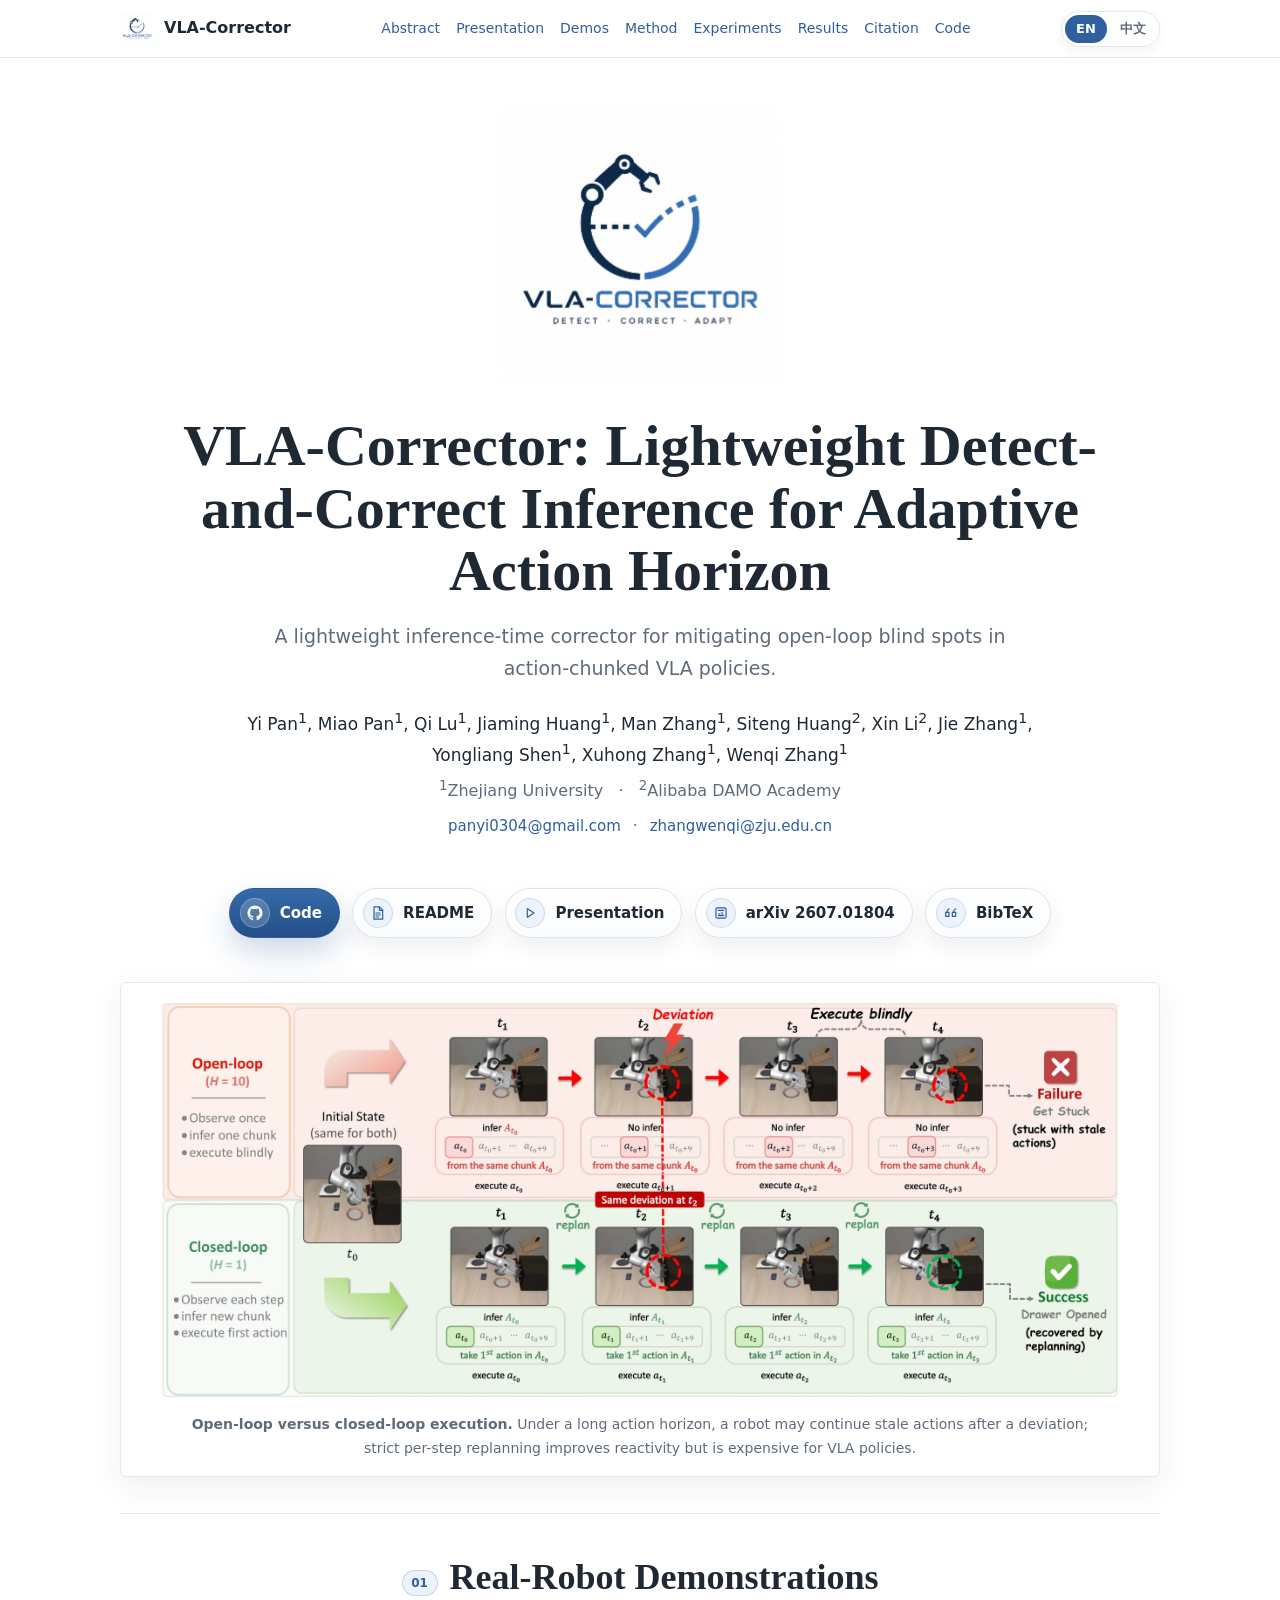
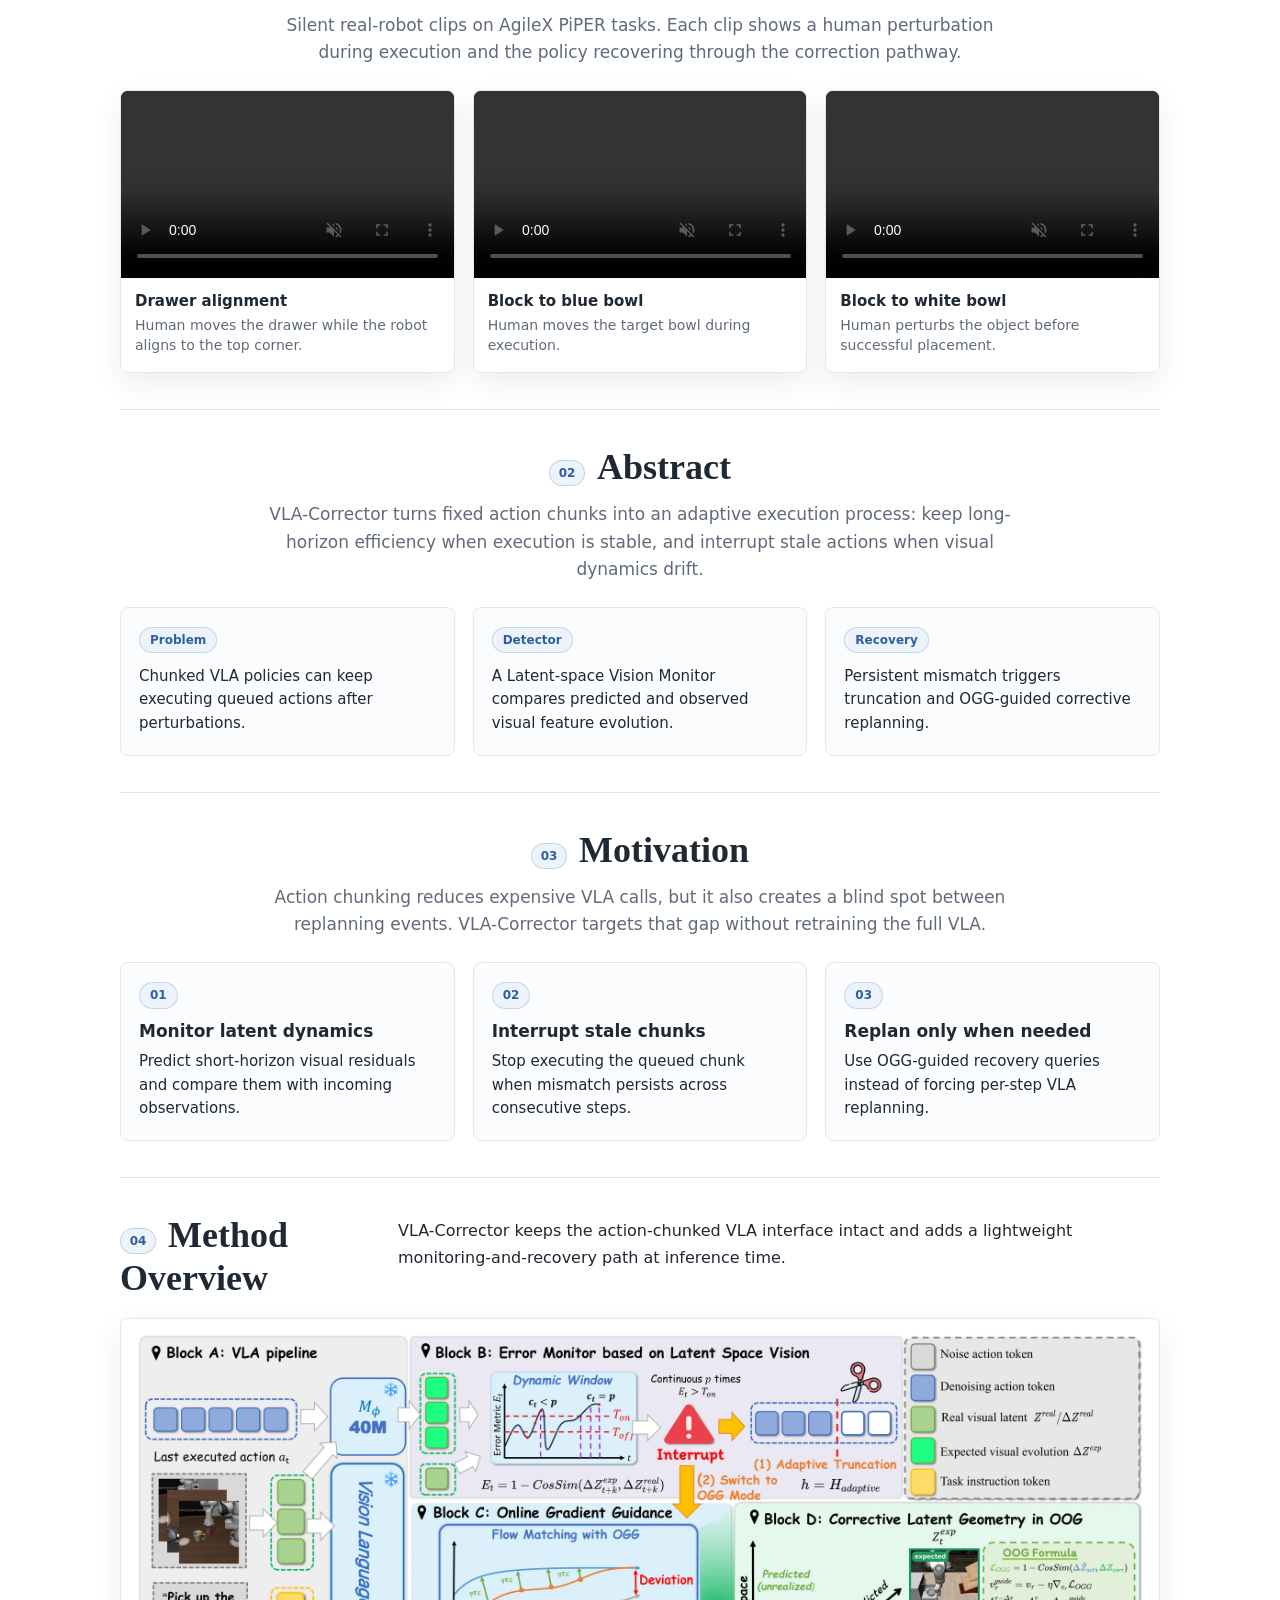
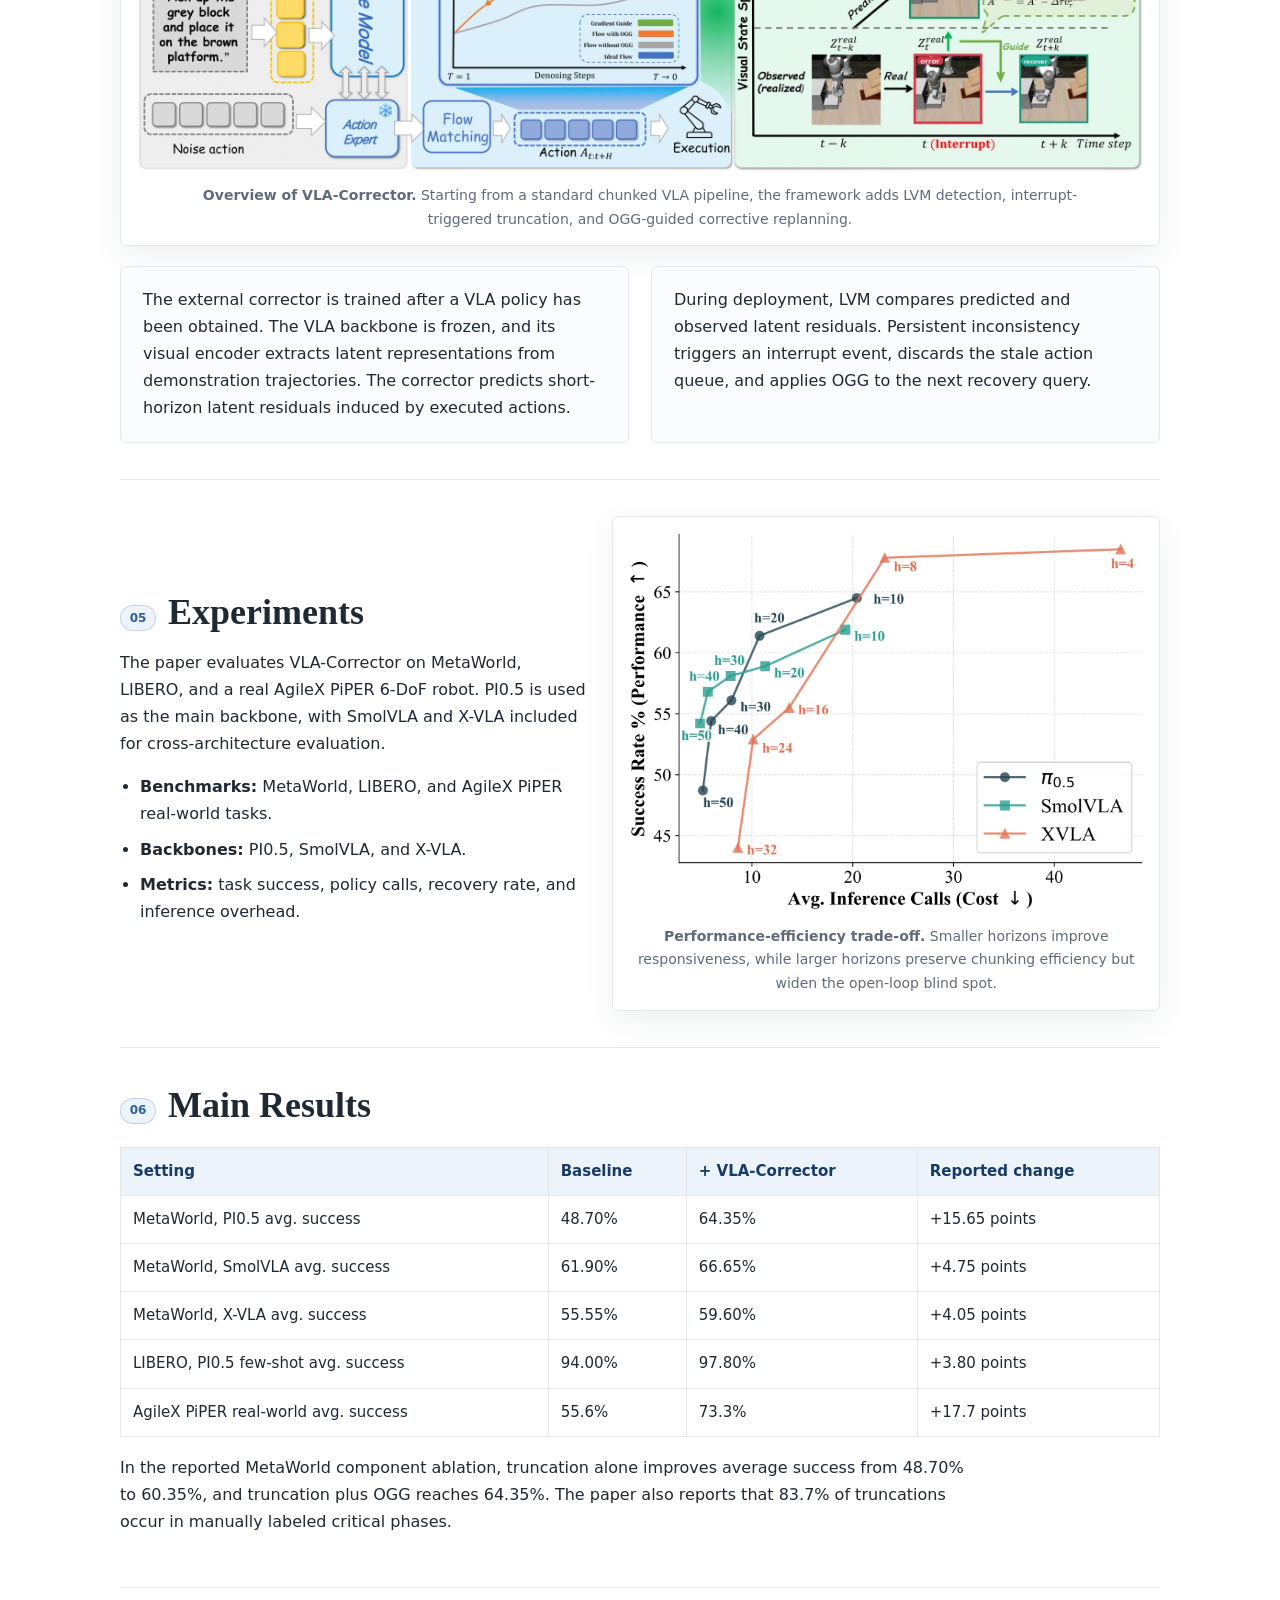
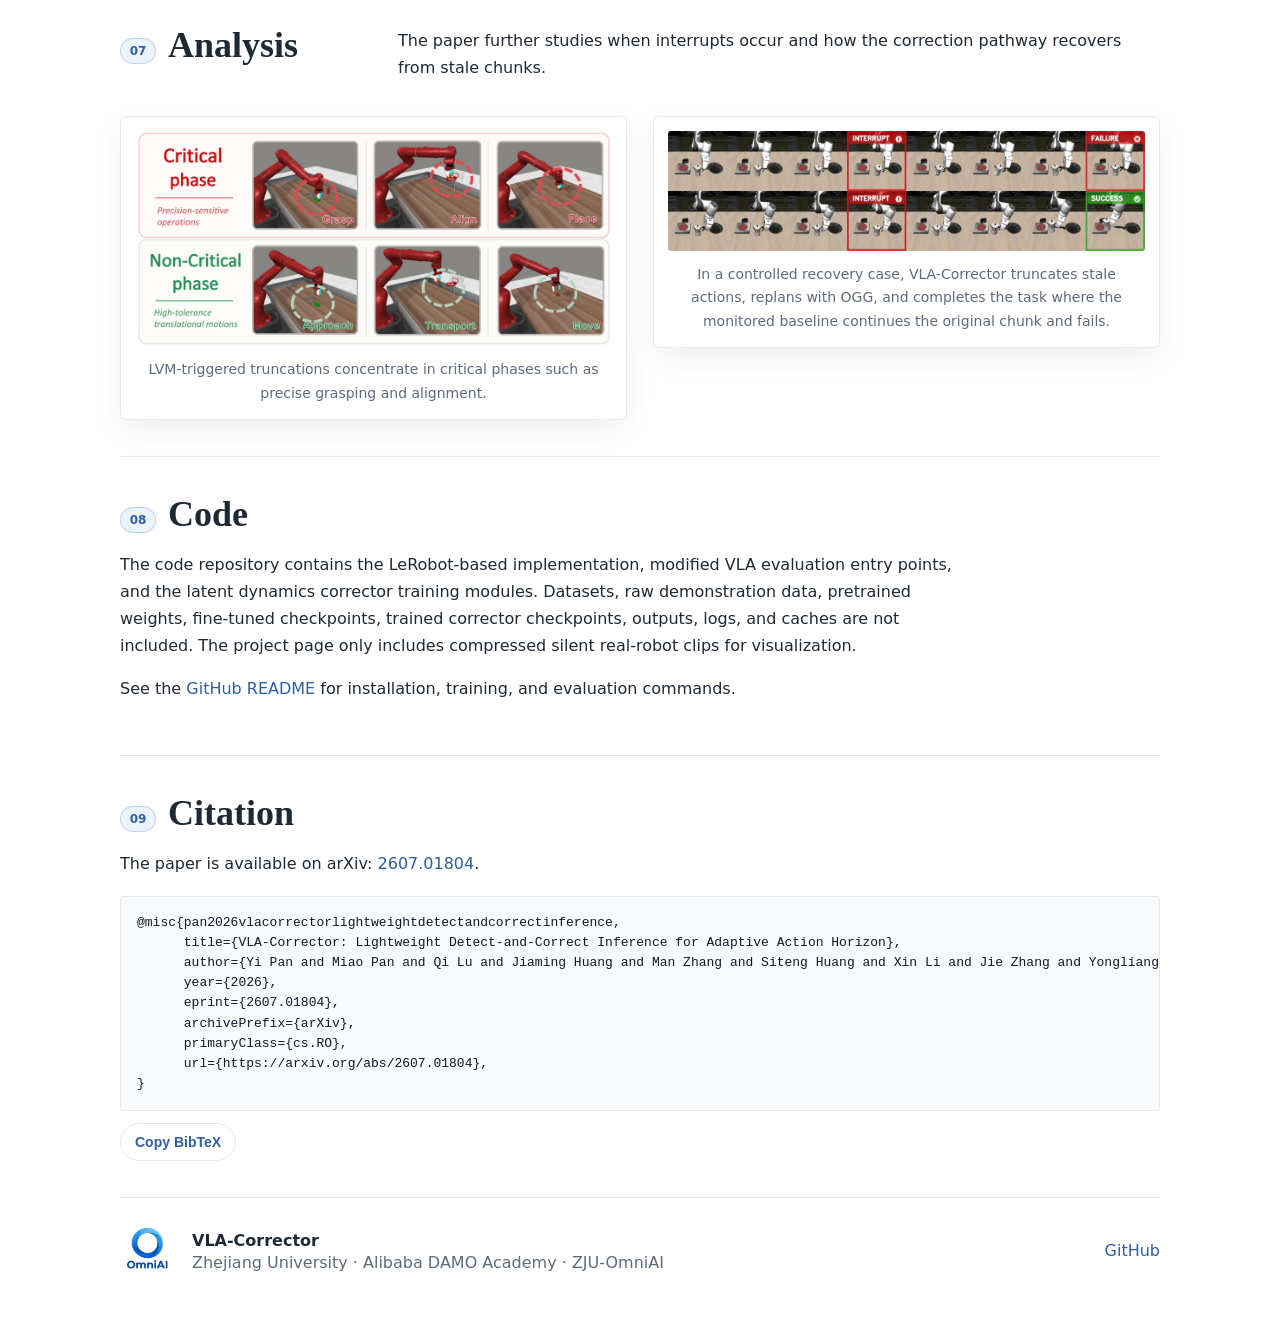
==== commit 1faefa73: "Simplify page entrance animation" ====
--- a/docs/index.html
+++ b/docs/index.html
@@ -12,7 +12,7 @@
     <script>
       document.documentElement.classList.add("js-enabled");
     </script>
-    <link rel="stylesheet" href="assets/css/style.css?v=entrance-v1" />
+    <link rel="stylesheet" href="assets/css/style.css?v=entrance-v3" />
   </head>
   <body>
     <header class="topbar">
@@ -452,6 +452,6 @@
       <a href="https://github.com/ZJU-OmniAI/vla-corrector">GitHub</a>
     </footer>
 
-    <script src="assets/js/main.js?v=entrance-v1"></script>
+    <script src="assets/js/main.js?v=entrance-v3"></script>
   </body>
 </html>
--- a/docs/assets/css/style.css
+++ b/docs/assets/css/style.css
@@ -25,27 +25,6 @@
   font-family: ui-sans-serif, system-ui, -apple-system, BlinkMacSystemFont, "Segoe UI", sans-serif;
   line-height: 1.68;
   counter-reset: page-section;
-}
-
-body::before {
-  content: "";
-  position: fixed;
-  inset: 0;
-  z-index: 80;
-  pointer-events: none;
-  opacity: 0;
-  background:
-    radial-gradient(circle at 50% 20%, rgba(47, 95, 159, 0.16), transparent 34%),
-    linear-gradient(180deg, rgba(255, 255, 255, 0.98), rgba(247, 249, 252, 0.92));
-  transition: opacity 520ms ease;
-}
-
-html.js-enabled.page-loading body::before {
-  opacity: 1;
-}
-
-html.js-enabled.page-ready body::before {
-  opacity: 0;
 }
 
 a {
@@ -795,20 +774,18 @@
   @keyframes heroFloatIn {
     from {
       opacity: 0;
-      filter: blur(10px);
-      transform: translate3d(0, 26px, 0) scale(0.985);
+      transform: translate3d(0, 18px, 0);
     }
     to {
       opacity: 1;
-      filter: blur(0);
-      transform: translate3d(0, 0, 0) scale(1);
+      transform: translate3d(0, 0, 0);
     }
   }
 
   @keyframes topbarDropIn {
     from {
       opacity: 0;
-      transform: translate3d(0, -18px, 0);
+      transform: translate3d(0, -12px, 0);
     }
     to {
       opacity: 1;
@@ -835,65 +812,48 @@
   }
 
   html.js-enabled.page-ready .topbar {
-    animation: topbarDropIn 650ms cubic-bezier(0.2, 0.72, 0.18, 1) both;
+    animation: topbarDropIn 420ms 40ms ease-out both;
   }
 
   html.js-enabled.page-ready .hero > * {
-    animation: heroFloatIn 820ms cubic-bezier(0.2, 0.72, 0.18, 1) both;
+    animation: heroFloatIn 520ms ease-out both;
   }
 
   html.js-enabled.page-ready .hero-logo {
-    animation-delay: 90ms;
+    animation-delay: 70ms;
   }
 
   html.js-enabled.page-ready .hero h1 {
-    animation-delay: 180ms;
+    animation-delay: 120ms;
   }
 
   html.js-enabled.page-ready .tagline {
-    animation-delay: 270ms;
+    animation-delay: 170ms;
   }
 
   html.js-enabled.page-ready .authors {
-    animation-delay: 360ms;
+    animation-delay: 220ms;
   }
 
   html.js-enabled.page-ready .affiliation {
-    animation-delay: 420ms;
+    animation-delay: 260ms;
   }
 
   html.js-enabled.page-ready .emails {
-    animation-delay: 480ms;
+    animation-delay: 300ms;
   }
 
   html.js-enabled.page-ready .links {
-    animation-delay: 570ms;
+    animation-delay: 350ms;
   }
 
   html.js-enabled.page-ready .teaser-section {
-    animation: heroFloatIn 900ms 720ms cubic-bezier(0.2, 0.72, 0.18, 1) both;
+    animation: heroFloatIn 560ms 430ms ease-out both;
   }
 
   html.js-enabled.page-ready .teaser-card {
     animation: paperFloat 6.5s 1.7s ease-in-out infinite;
     transform-origin: center;
-  }
-
-  .reveal-float {
-    opacity: 0;
-    filter: blur(7px);
-    transform: translate3d(0, 34px, 0);
-    transition:
-      opacity 720ms ease,
-      filter 720ms ease,
-      transform 720ms cubic-bezier(0.2, 0.72, 0.18, 1);
-    will-change: opacity, filter, transform;
-  }
-
-  .reveal-float.is-visible {
-    opacity: 1;
-    filter: blur(0);
-    transform: translate3d(0, 0, 0);
   }
 
   .video-card,
@@ -932,10 +892,6 @@
     transition-duration: 0.001ms !important;
   }
 
-  html.js-enabled.page-loading body::before,
-  html.js-enabled.page-ready body::before {
-    opacity: 0;
-  }
 }
 
 @media (max-width: 860px) {
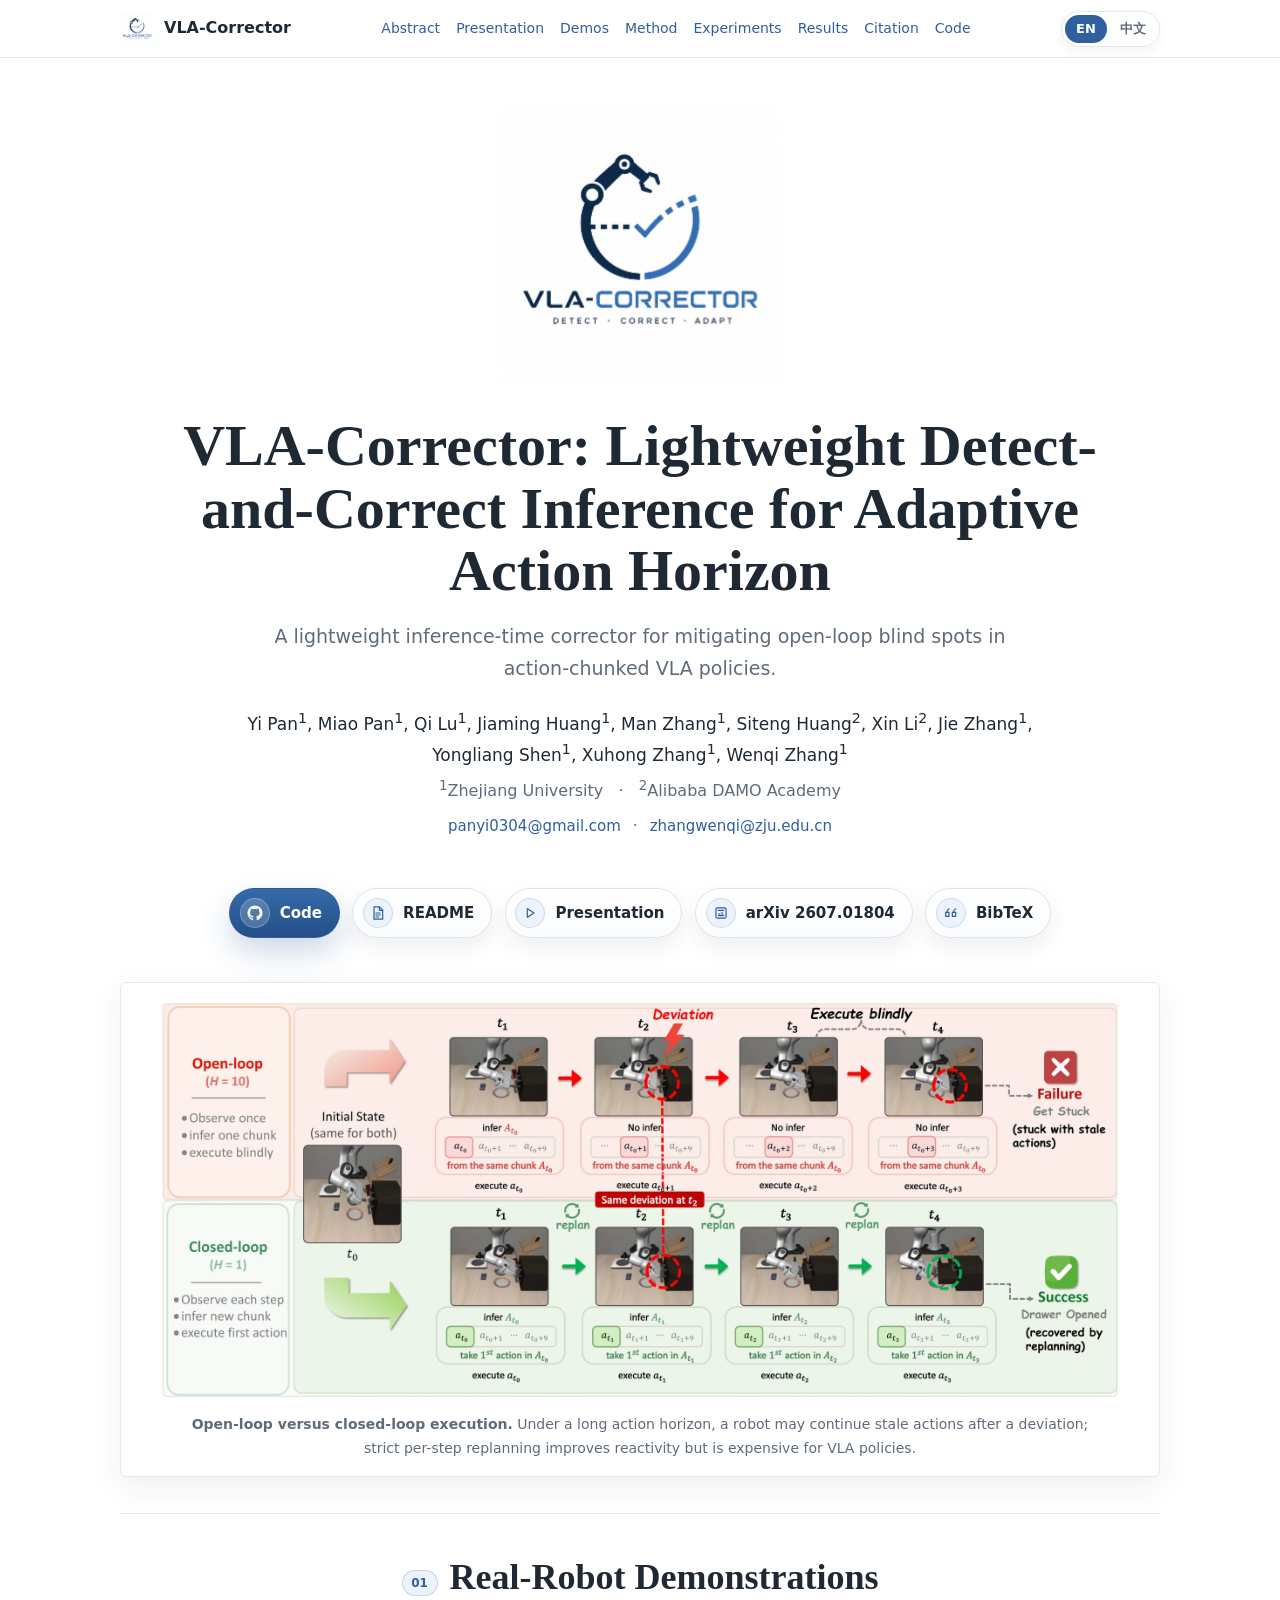
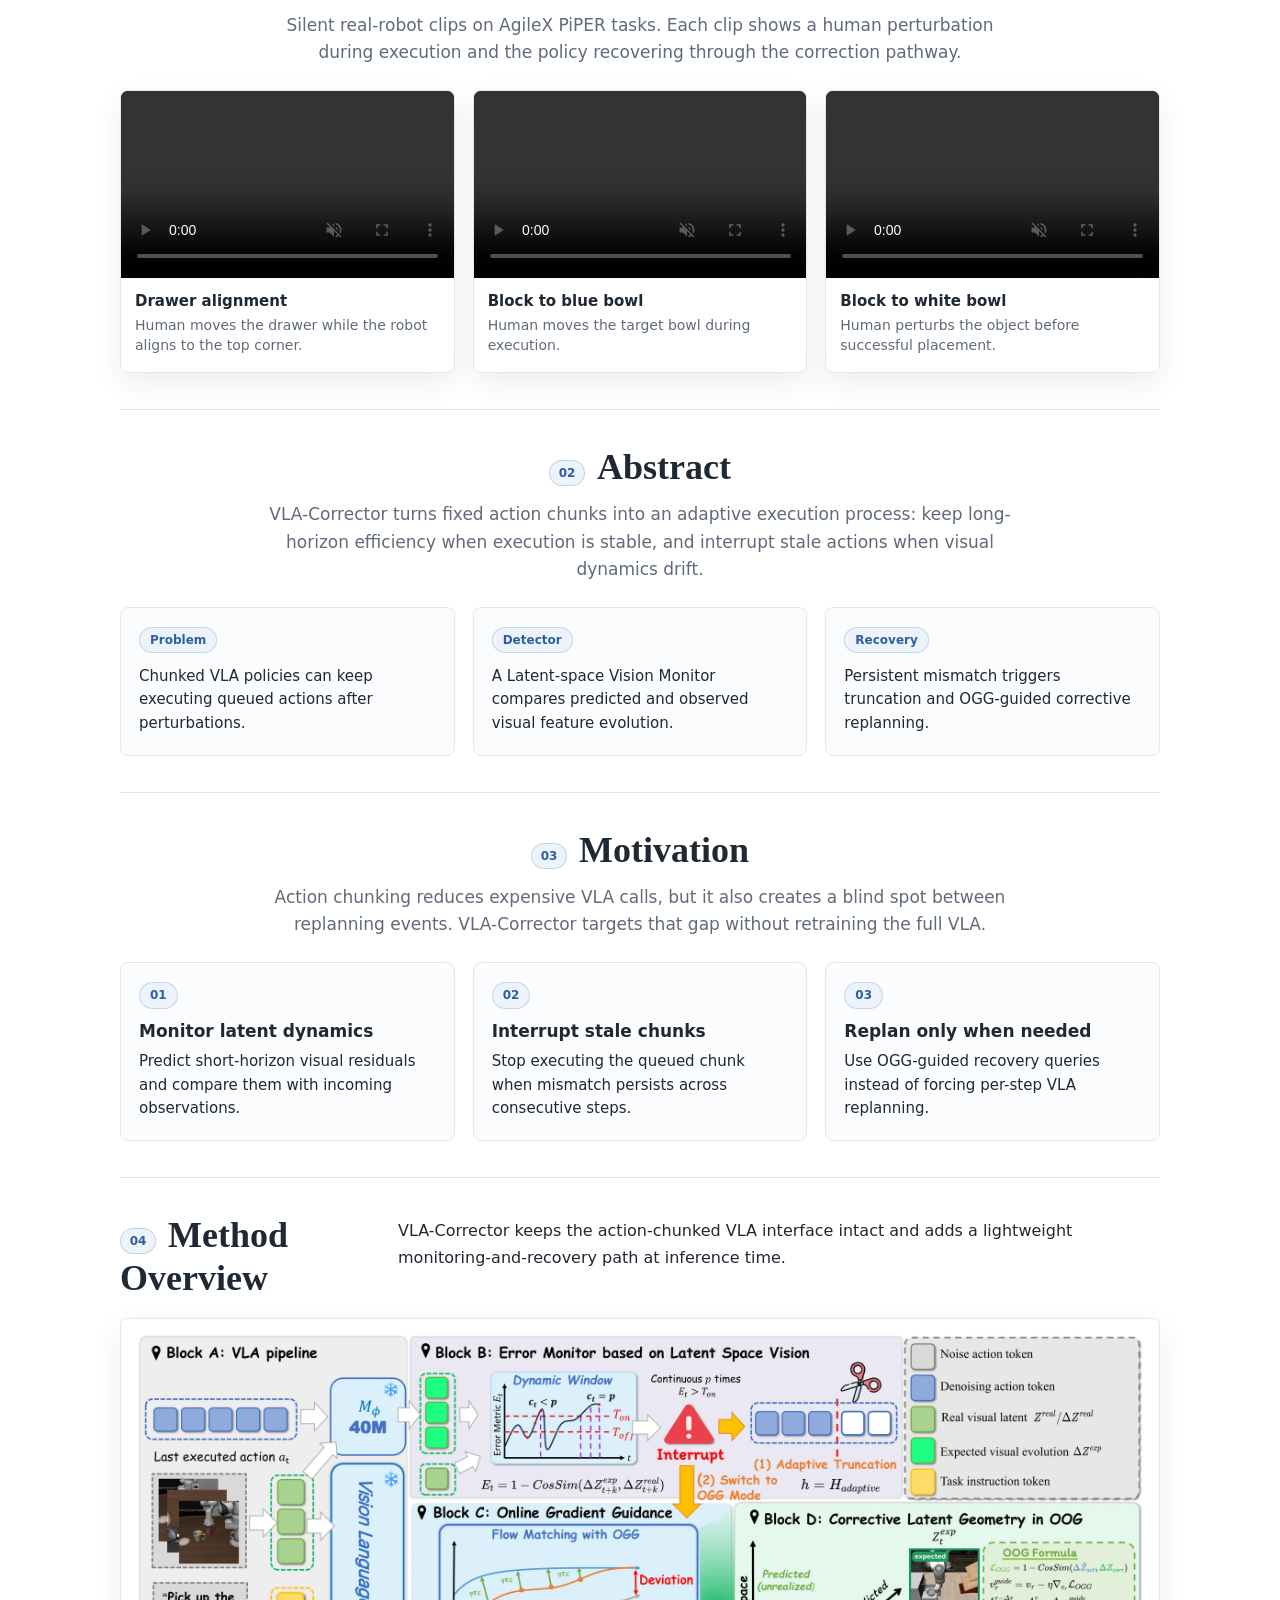
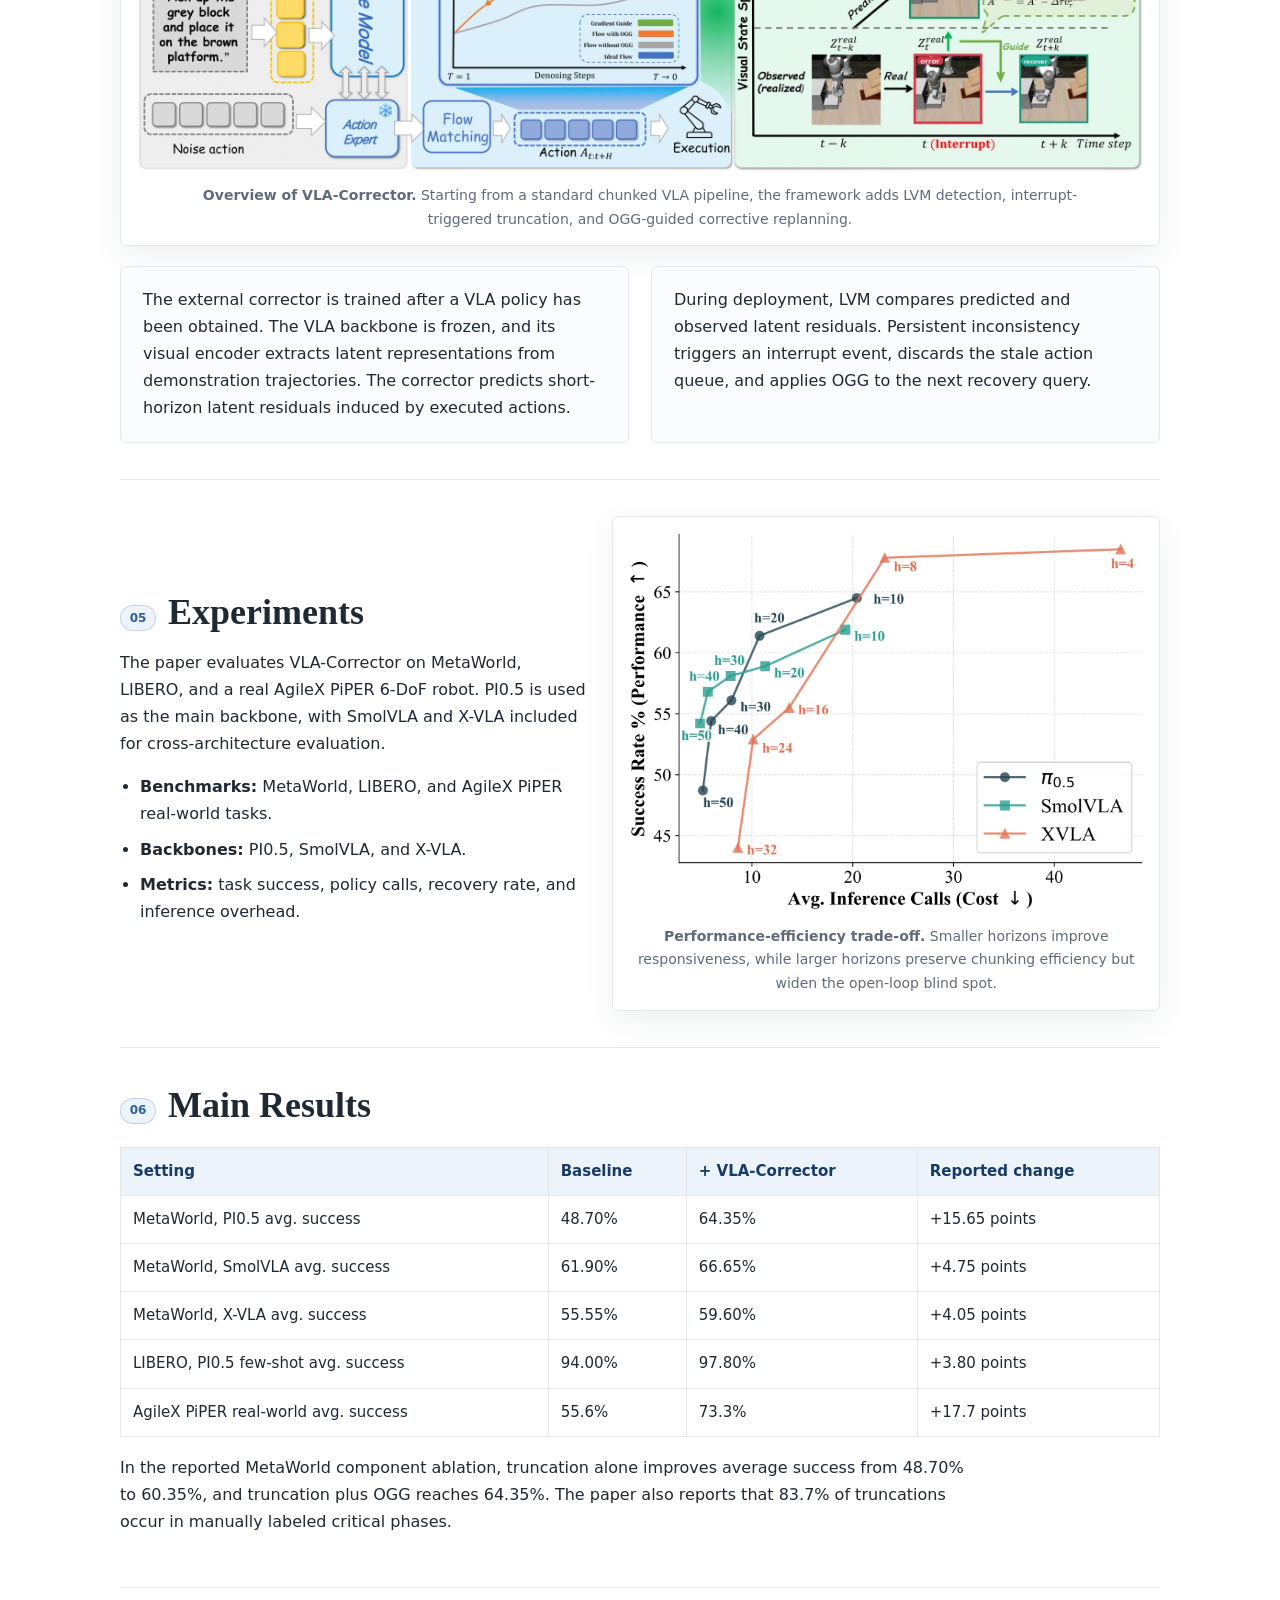
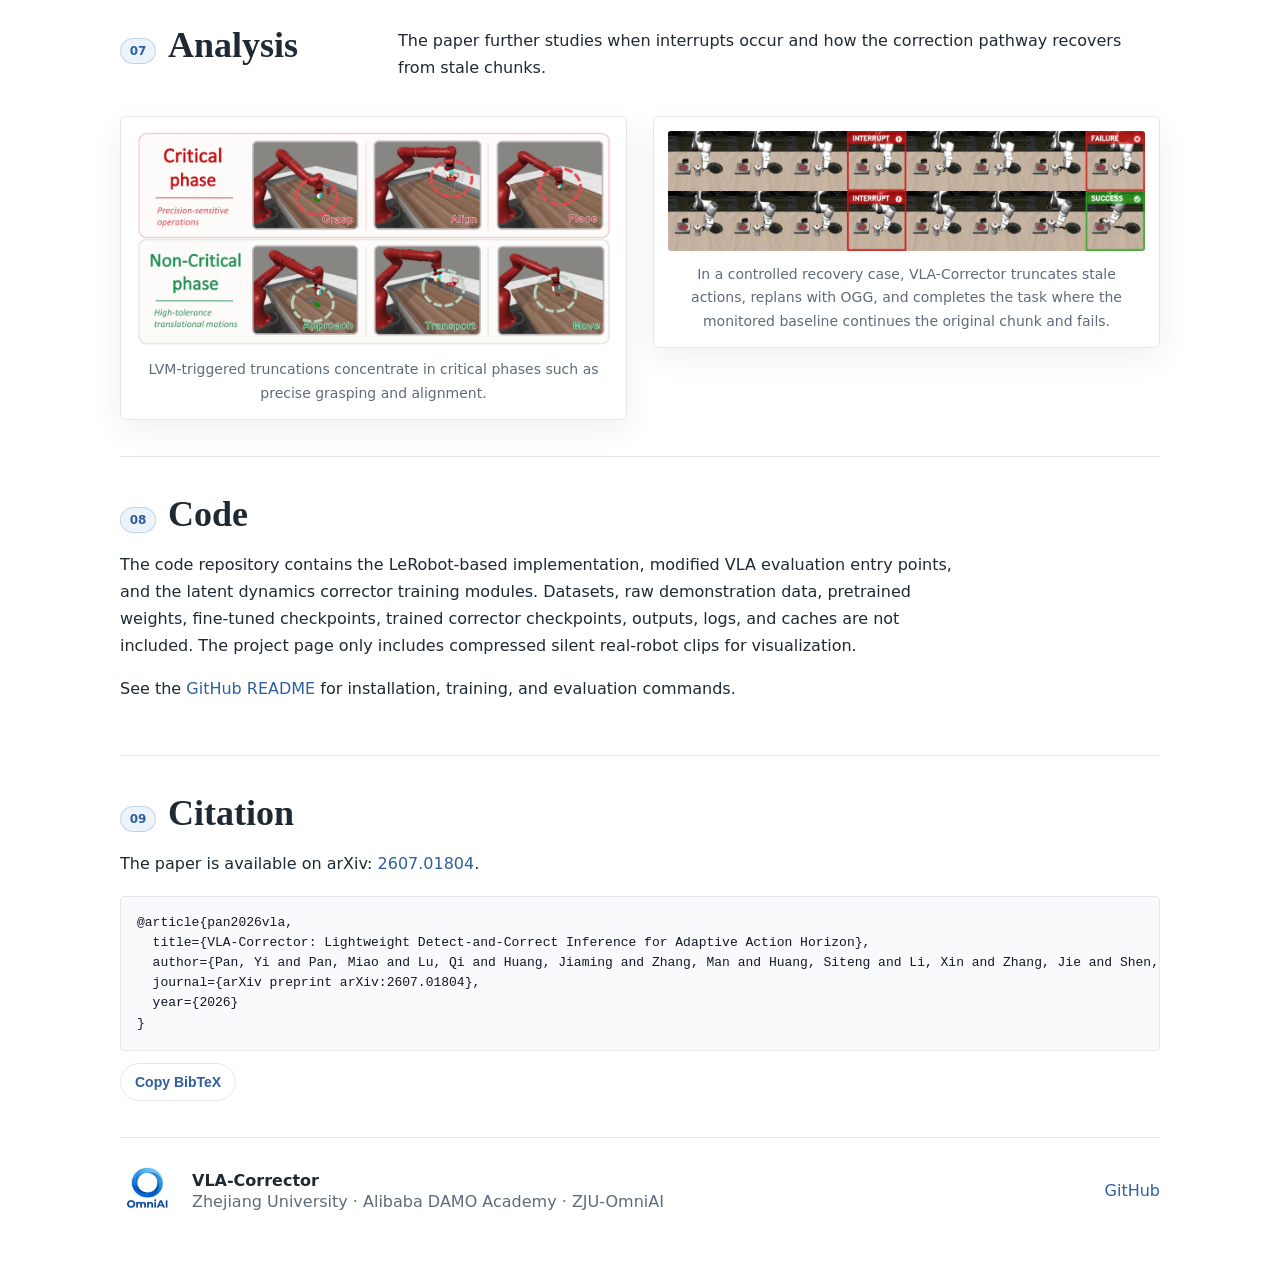
==== commit 7319a123: "Update citation" ====
--- a/docs/index.html
+++ b/docs/index.html
@@ -122,7 +122,7 @@
             <div class="presentation-bar">
               <span class="presentation-eyebrow"><span class="dot"></span>Presentation</span>
               <div class="presentation-actions">
-                <a class="presentation-action" href="presentation.html" target="_blank" rel="noopener">
+                <a class="presentation-action" href="presentation.html?v=slides-v2" target="_blank" rel="noopener">
                   <span>Open full</span>
                 </a>
                 <button class="presentation-action" type="button" id="presentClose">
@@ -134,7 +134,7 @@
               <iframe
                 id="presentIframe"
                 title="VLA-Corrector presentation"
-                data-src="presentation.html?v=arxiv-v1"
+                data-src="presentation.html?v=slides-v2"
                 allowfullscreen
               ></iframe>
             </div>
@@ -430,14 +430,11 @@
       <section id="citation" class="content-section">
         <h2>Citation</h2>
         <p>The paper is available on arXiv: <a href="https://arxiv.org/abs/2607.01804">2607.01804</a>.</p>
-        <pre id="bibtex"><code>@misc{pan2026vlacorrectorlightweightdetectandcorrectinference,
-      title={VLA-Corrector: Lightweight Detect-and-Correct Inference for Adaptive Action Horizon},
-      author={Yi Pan and Miao Pan and Qi Lu and Jiaming Huang and Man Zhang and Siteng Huang and Xin Li and Jie Zhang and Yongliang Shen and Xuhong Zhang and Wenqi Zhang},
-      year={2026},
-      eprint={2607.01804},
-      archivePrefix={arXiv},
-      primaryClass={cs.RO},
-      url={https://arxiv.org/abs/2607.01804},
+        <pre id="bibtex"><code>@article{pan2026vla,
+  title={VLA-Corrector: Lightweight Detect-and-Correct Inference for Adaptive Action Horizon},
+  author={Pan, Yi and Pan, Miao and Lu, Qi and Huang, Jiaming and Zhang, Man and Huang, Siteng and Li, Xin and Zhang, Jie and Shen, Yongliang and Zhang, Xuhong and others},
+  journal={arXiv preprint arXiv:2607.01804},
+  year={2026}
 }</code></pre>
         <button class="copy-button" type="button" data-copy-bibtex>Copy BibTeX</button>
       </section>
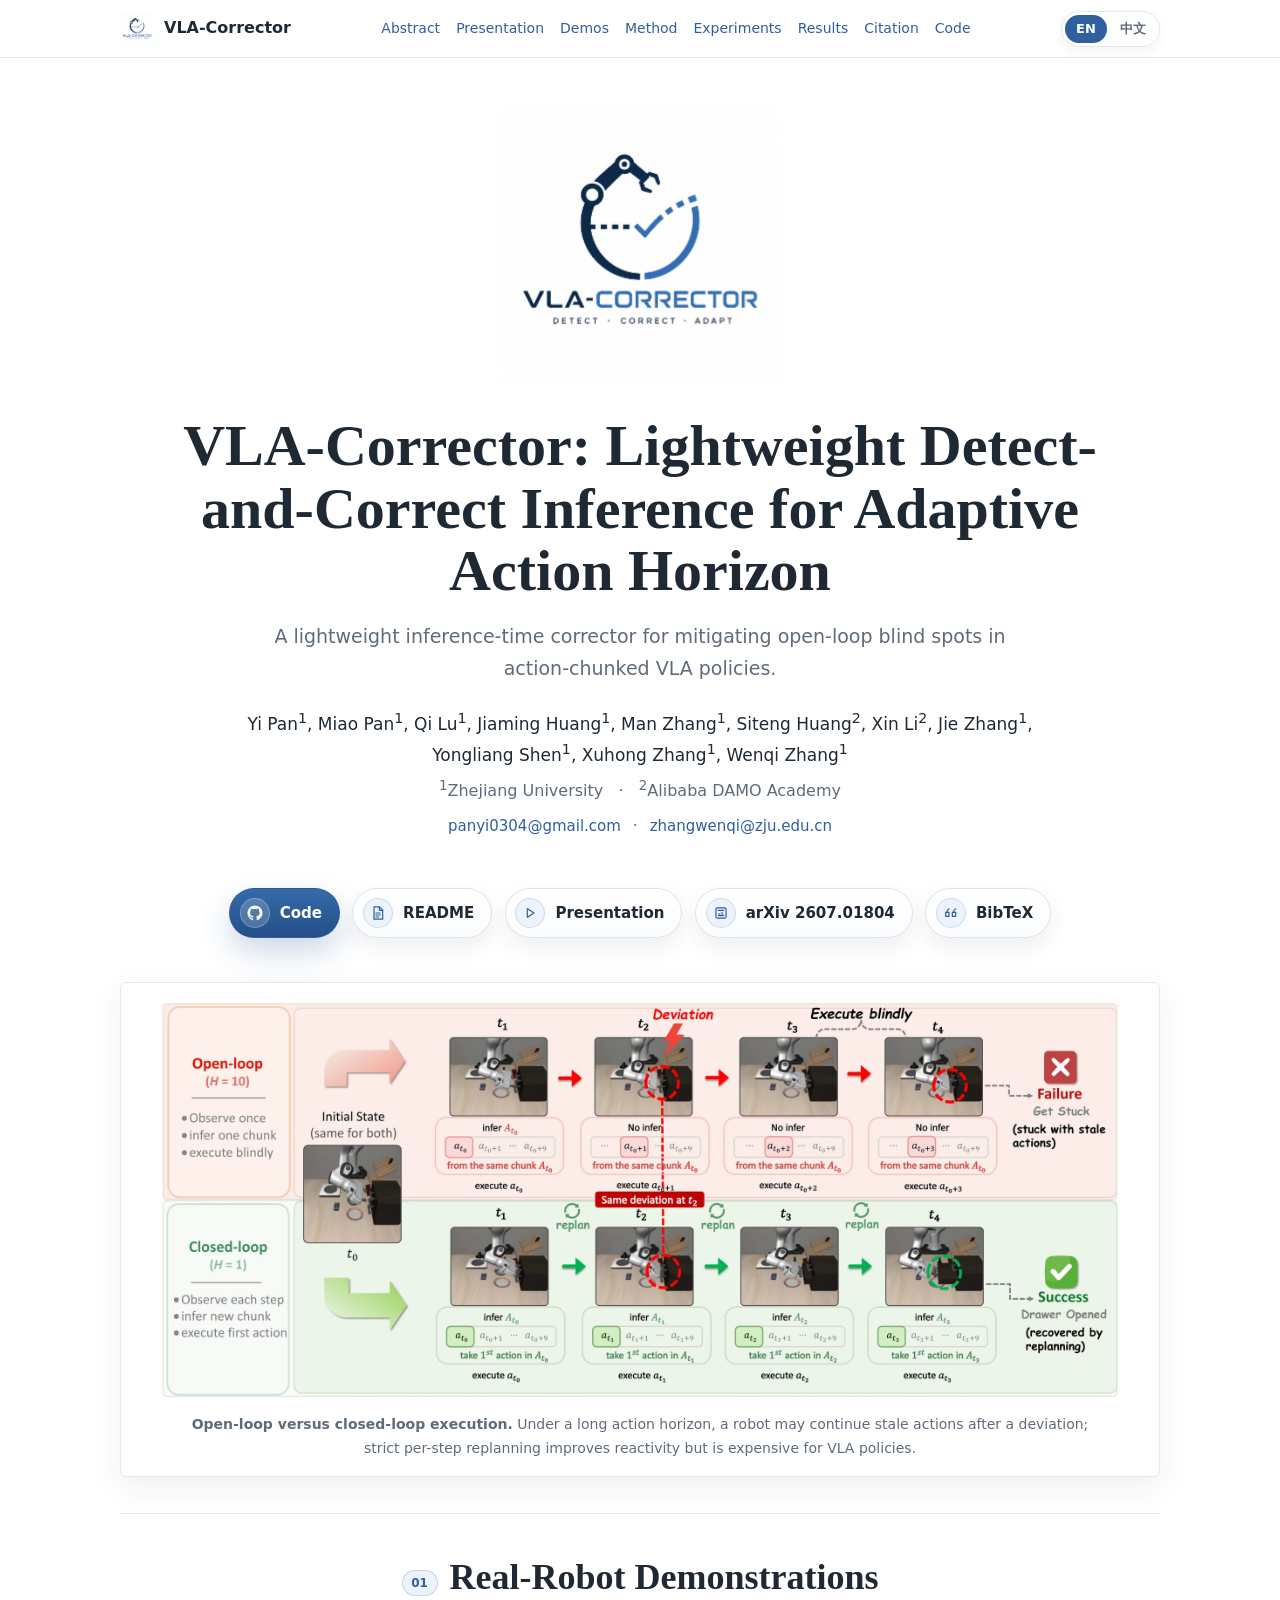
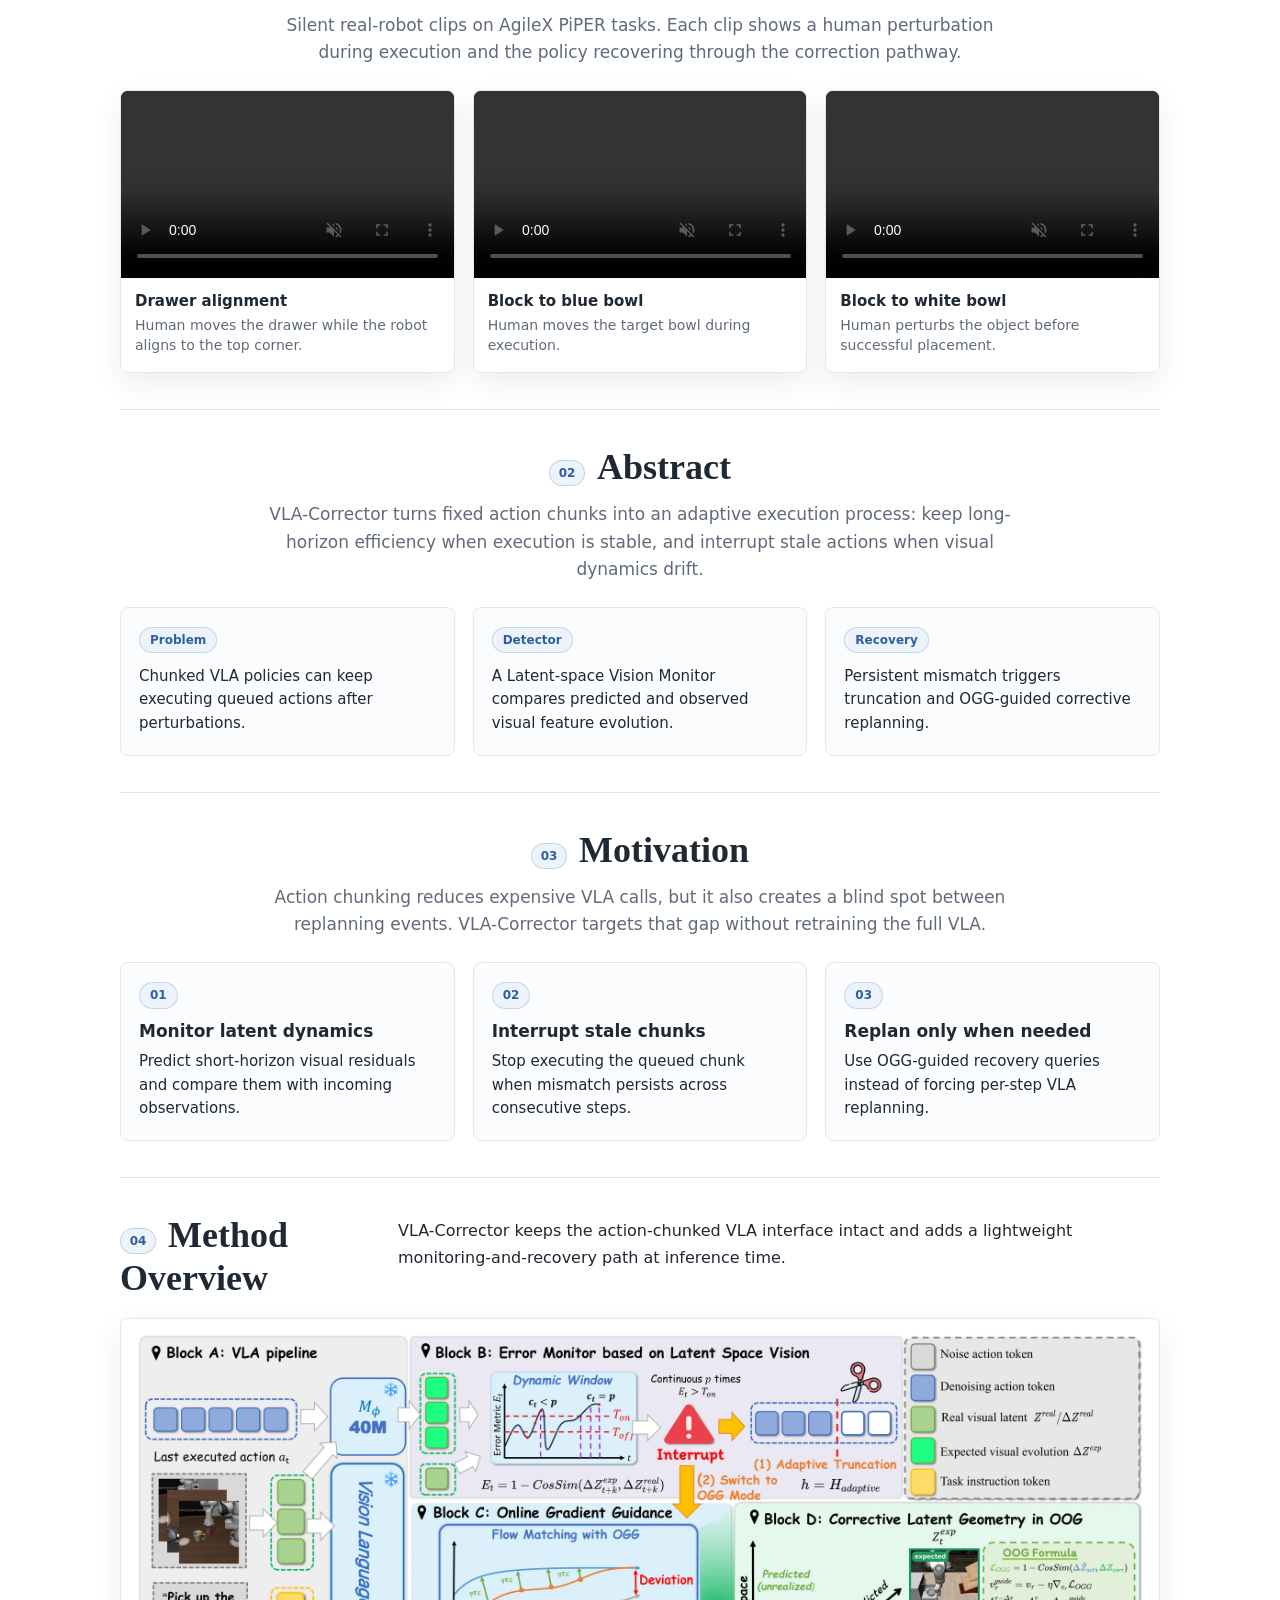
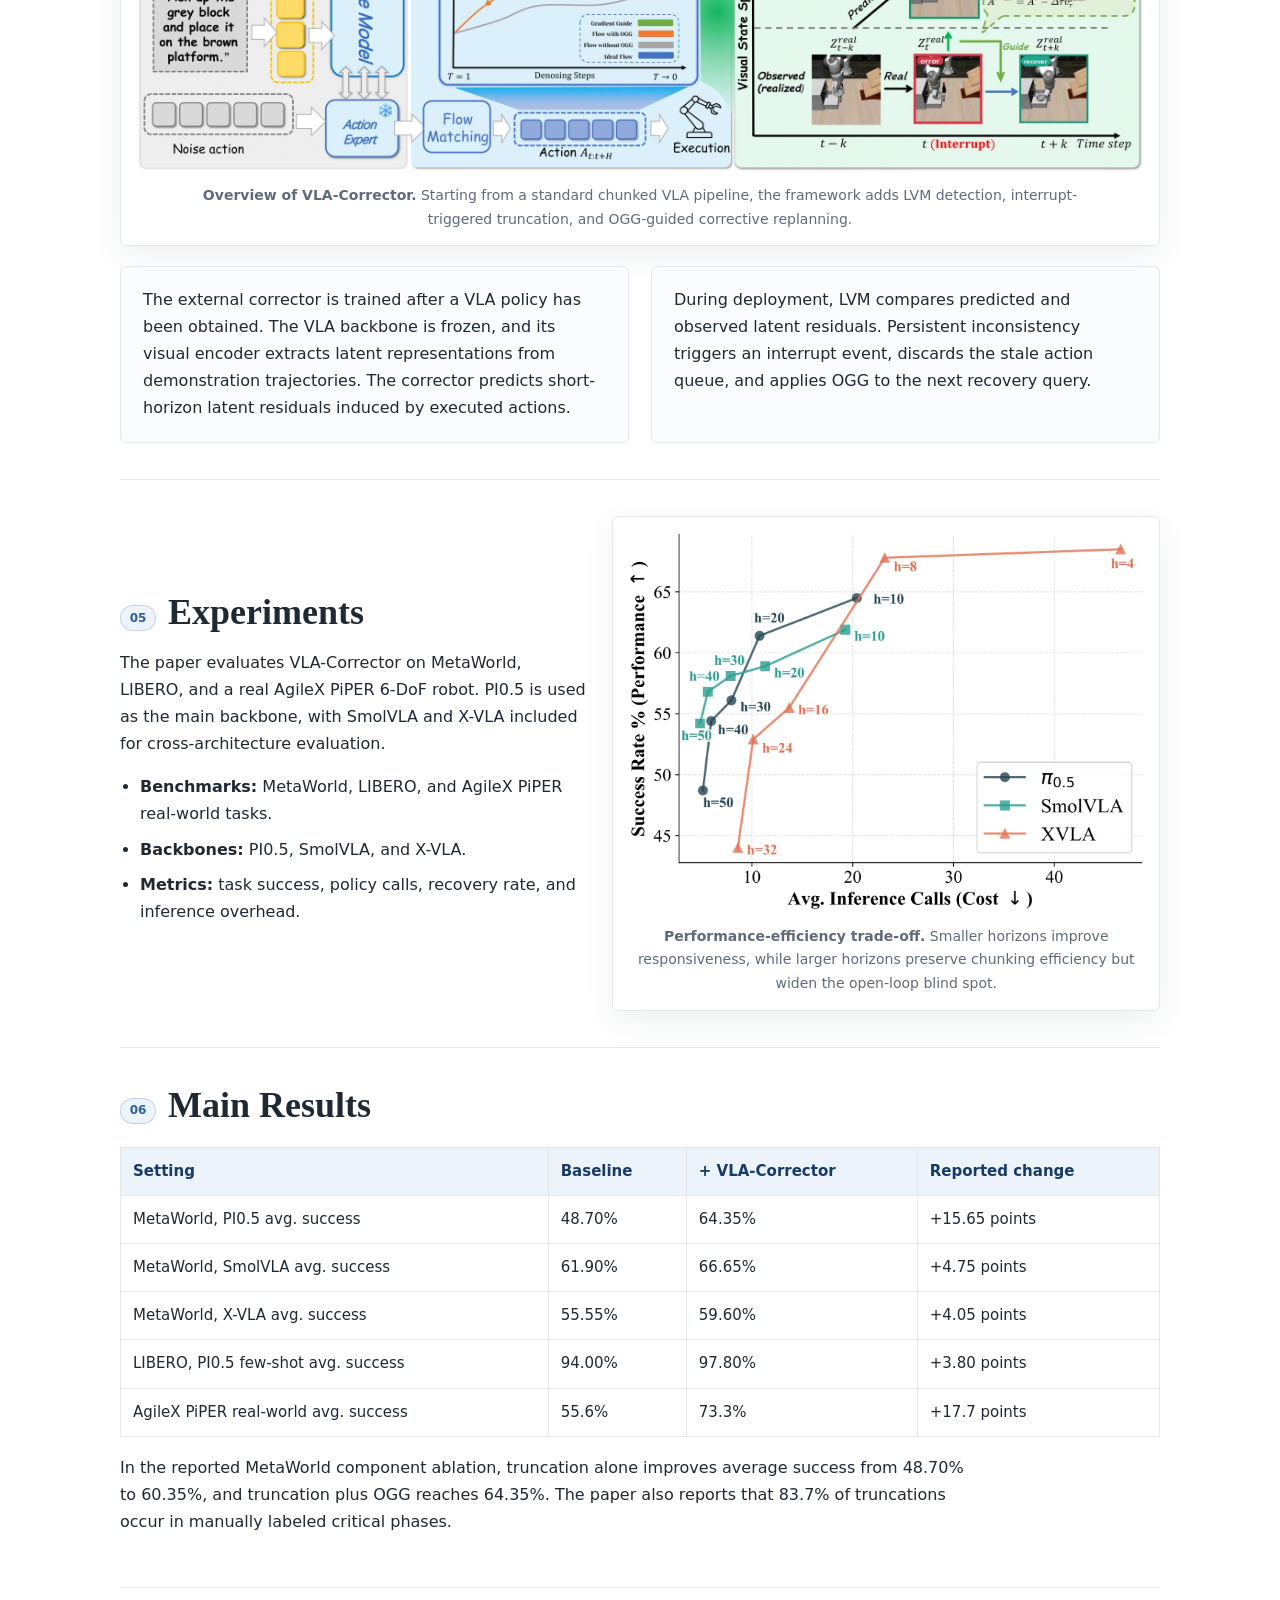
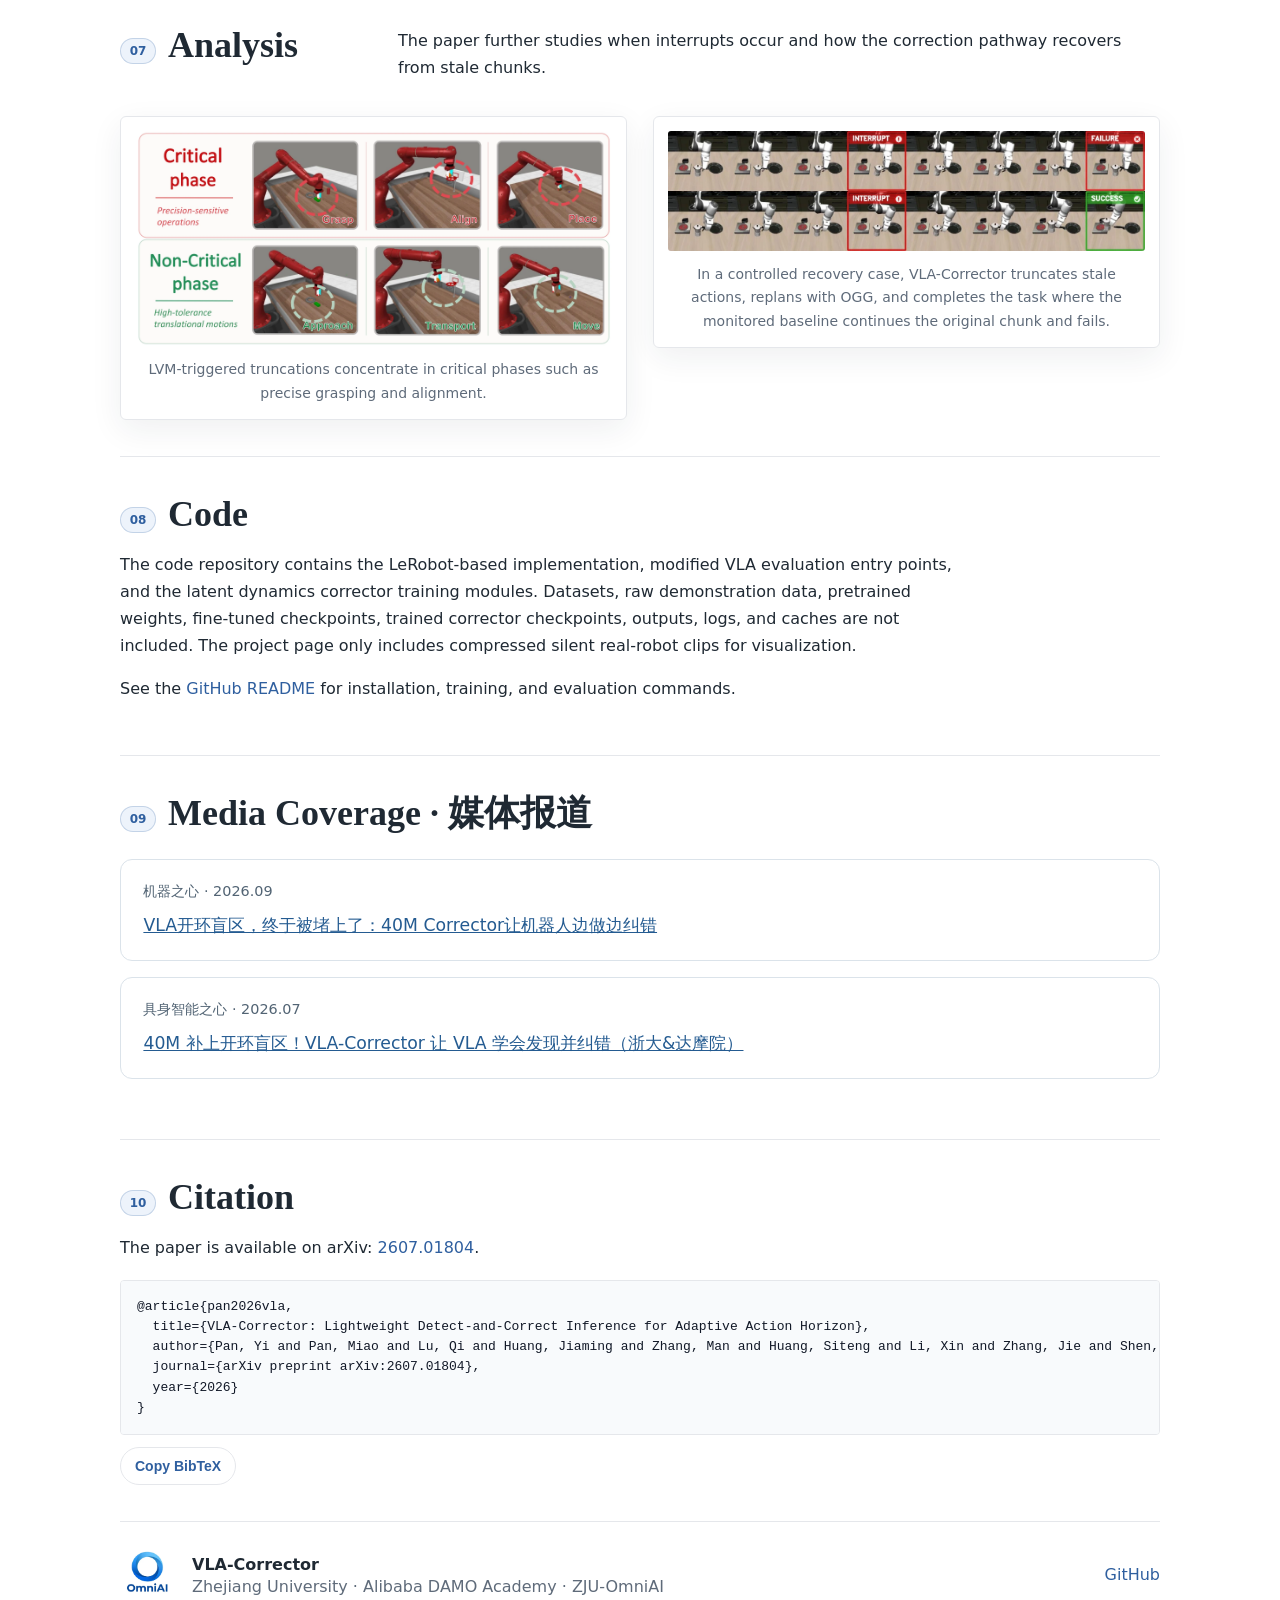
==== commit 927a06da: "docs: add media coverage to project page" ====
--- a/docs/index.html
+++ b/docs/index.html
@@ -427,6 +427,7 @@
         </p>
       </section>
 
+<section class="content-section" id="media-coverage" aria-labelledby="media-coverage-title"><div class="" style="max-width:1120px;margin:0 auto"><h2 id="media-coverage-title">Media Coverage · 媒体报道</h2><ul style="list-style:none;padding:0;margin:1.5rem 0"><li style="margin:0 0 1rem;padding:1.2rem 1.4rem;border:1px solid #dbe3ea;border-radius:12px;background:#fff;color:#172433"><p style="margin:0 0 .5rem;font-size:.9rem;color:#526474">机器之心 · 2026.09</p><a href="https://mp.weixin.qq.com/s/rfSPbtc2_fRpggXeBPPC3Q" target="_blank" rel="noopener noreferrer" lang="zh-CN" style="font-size:1.08rem;line-height:1.7;overflow-wrap:anywhere;text-decoration:underline;color:#245b91">VLA开环盲区，终于被堵上了：40M Corrector让机器人边做边纠错</a></li><li style="margin:0 0 1rem;padding:1.2rem 1.4rem;border:1px solid #dbe3ea;border-radius:12px;background:#fff;color:#172433"><p style="margin:0 0 .5rem;font-size:.9rem;color:#526474">具身智能之心 · 2026.07</p><a href="https://mp.weixin.qq.com/s?__biz=MzkyMDY0OTc1NA==&amp;mid=2247540637&amp;idx=1&amp;sn=0f177736092e21a930e0d9dc40a2a583" target="_blank" rel="noopener noreferrer" lang="zh-CN" style="font-size:1.08rem;line-height:1.7;overflow-wrap:anywhere;text-decoration:underline;color:#245b91">40M 补上开环盲区！VLA-Corrector 让 VLA 学会发现并纠错（浙大&amp;达摩院）</a></li></ul></div></section>
       <section id="citation" class="content-section">
         <h2>Citation</h2>
         <p>The paper is available on arXiv: <a href="https://arxiv.org/abs/2607.01804">2607.01804</a>.</p>
